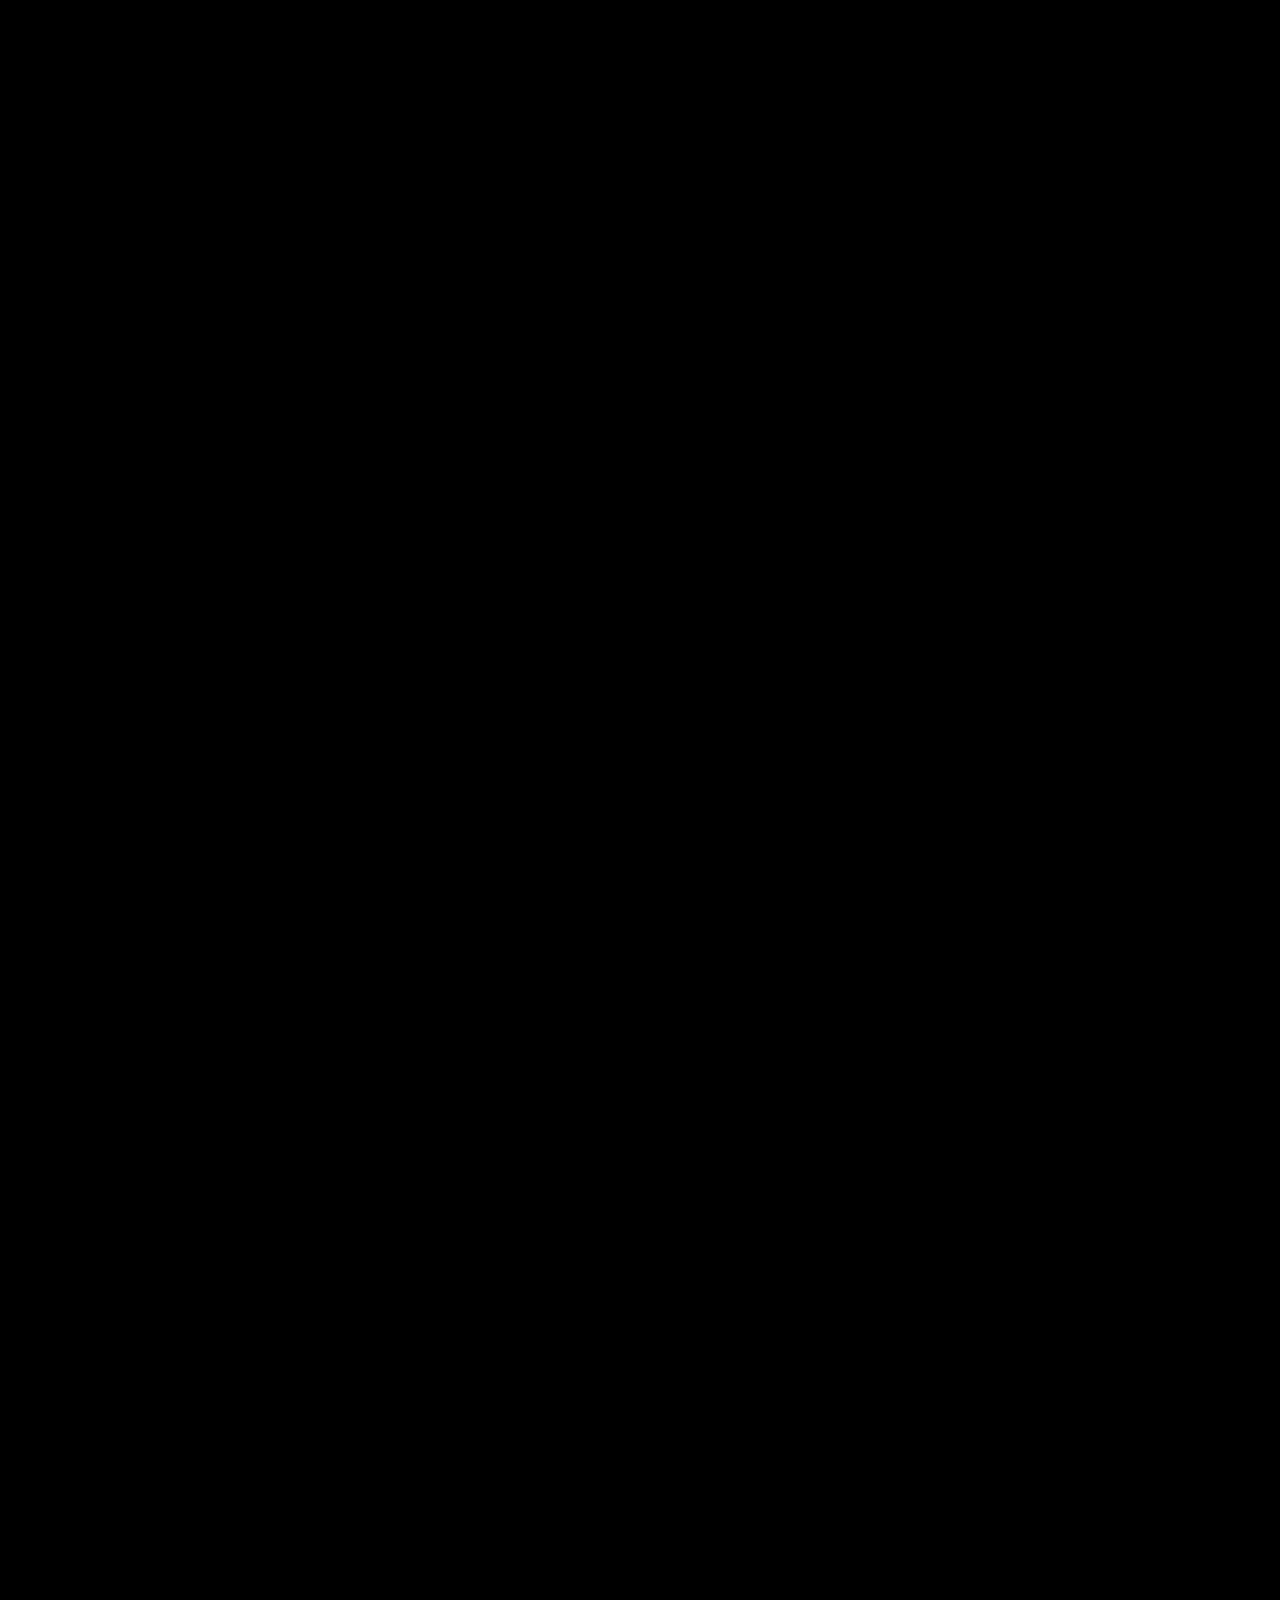
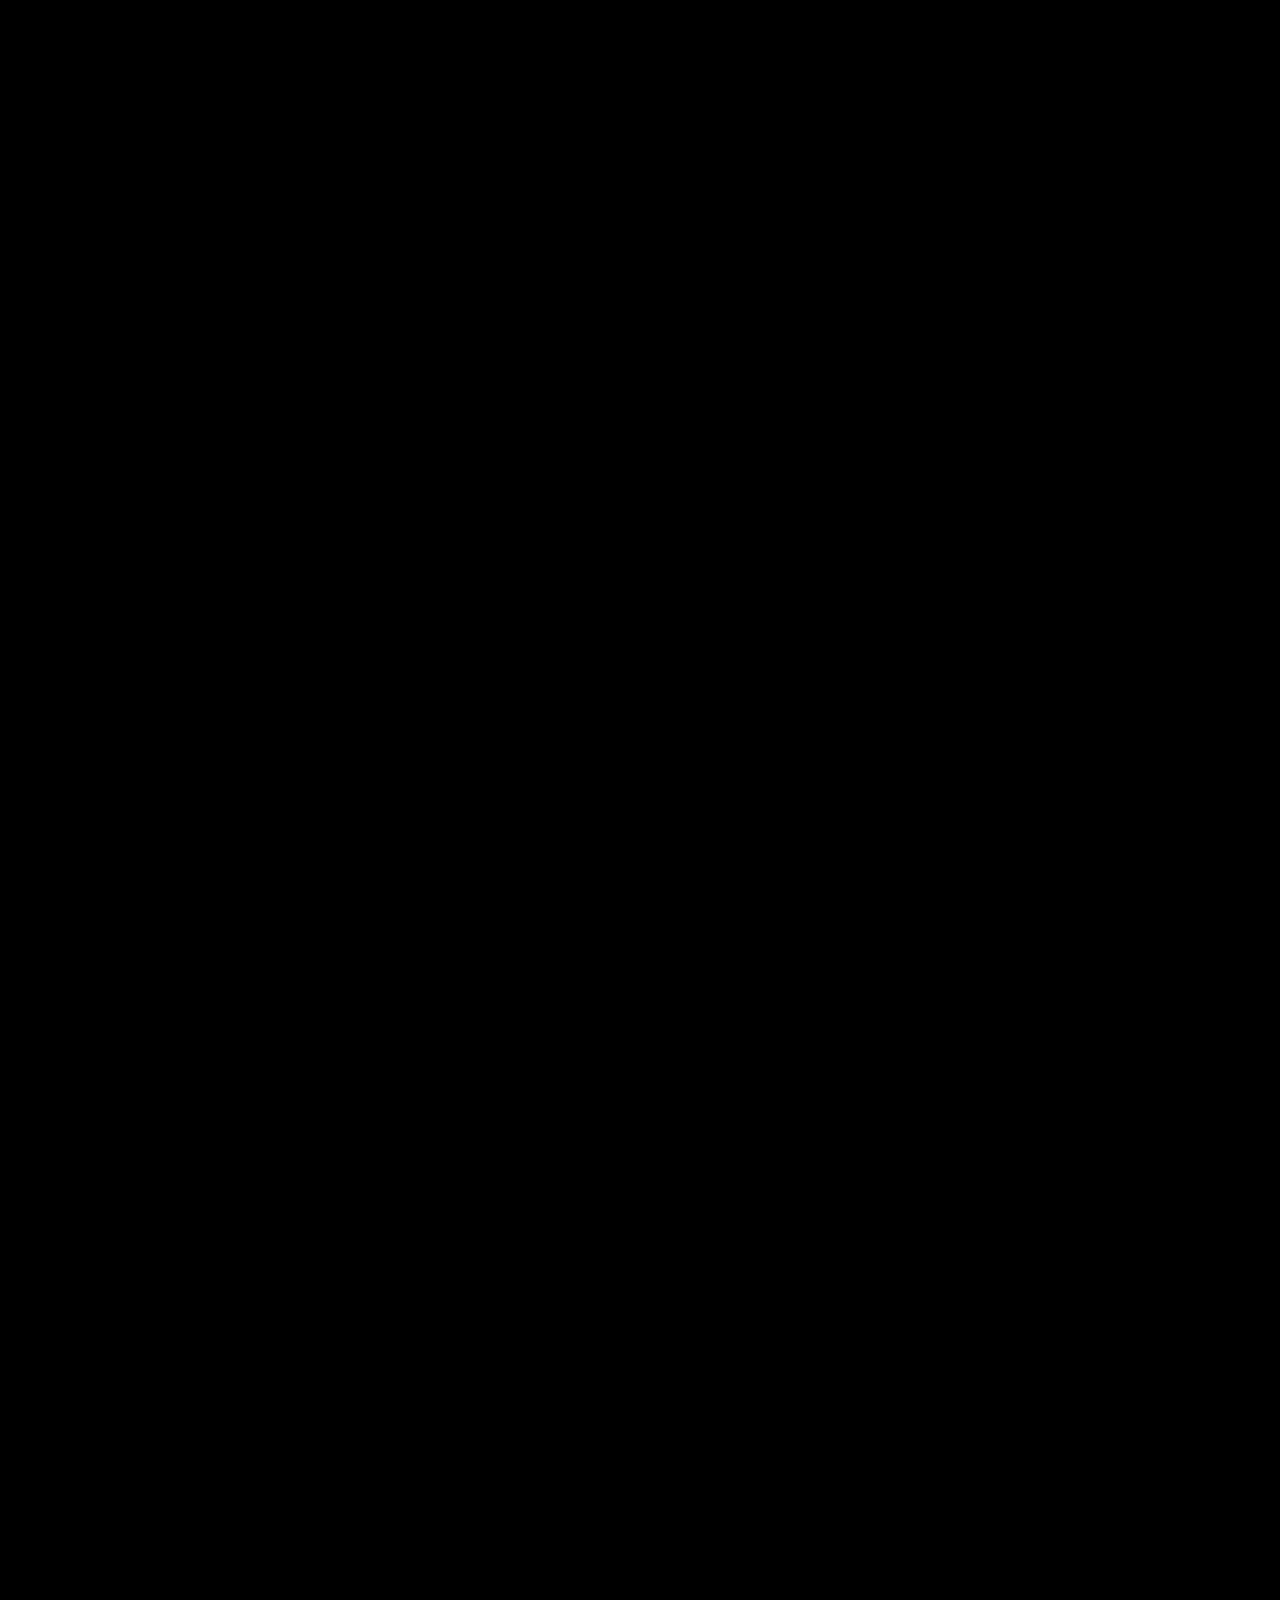
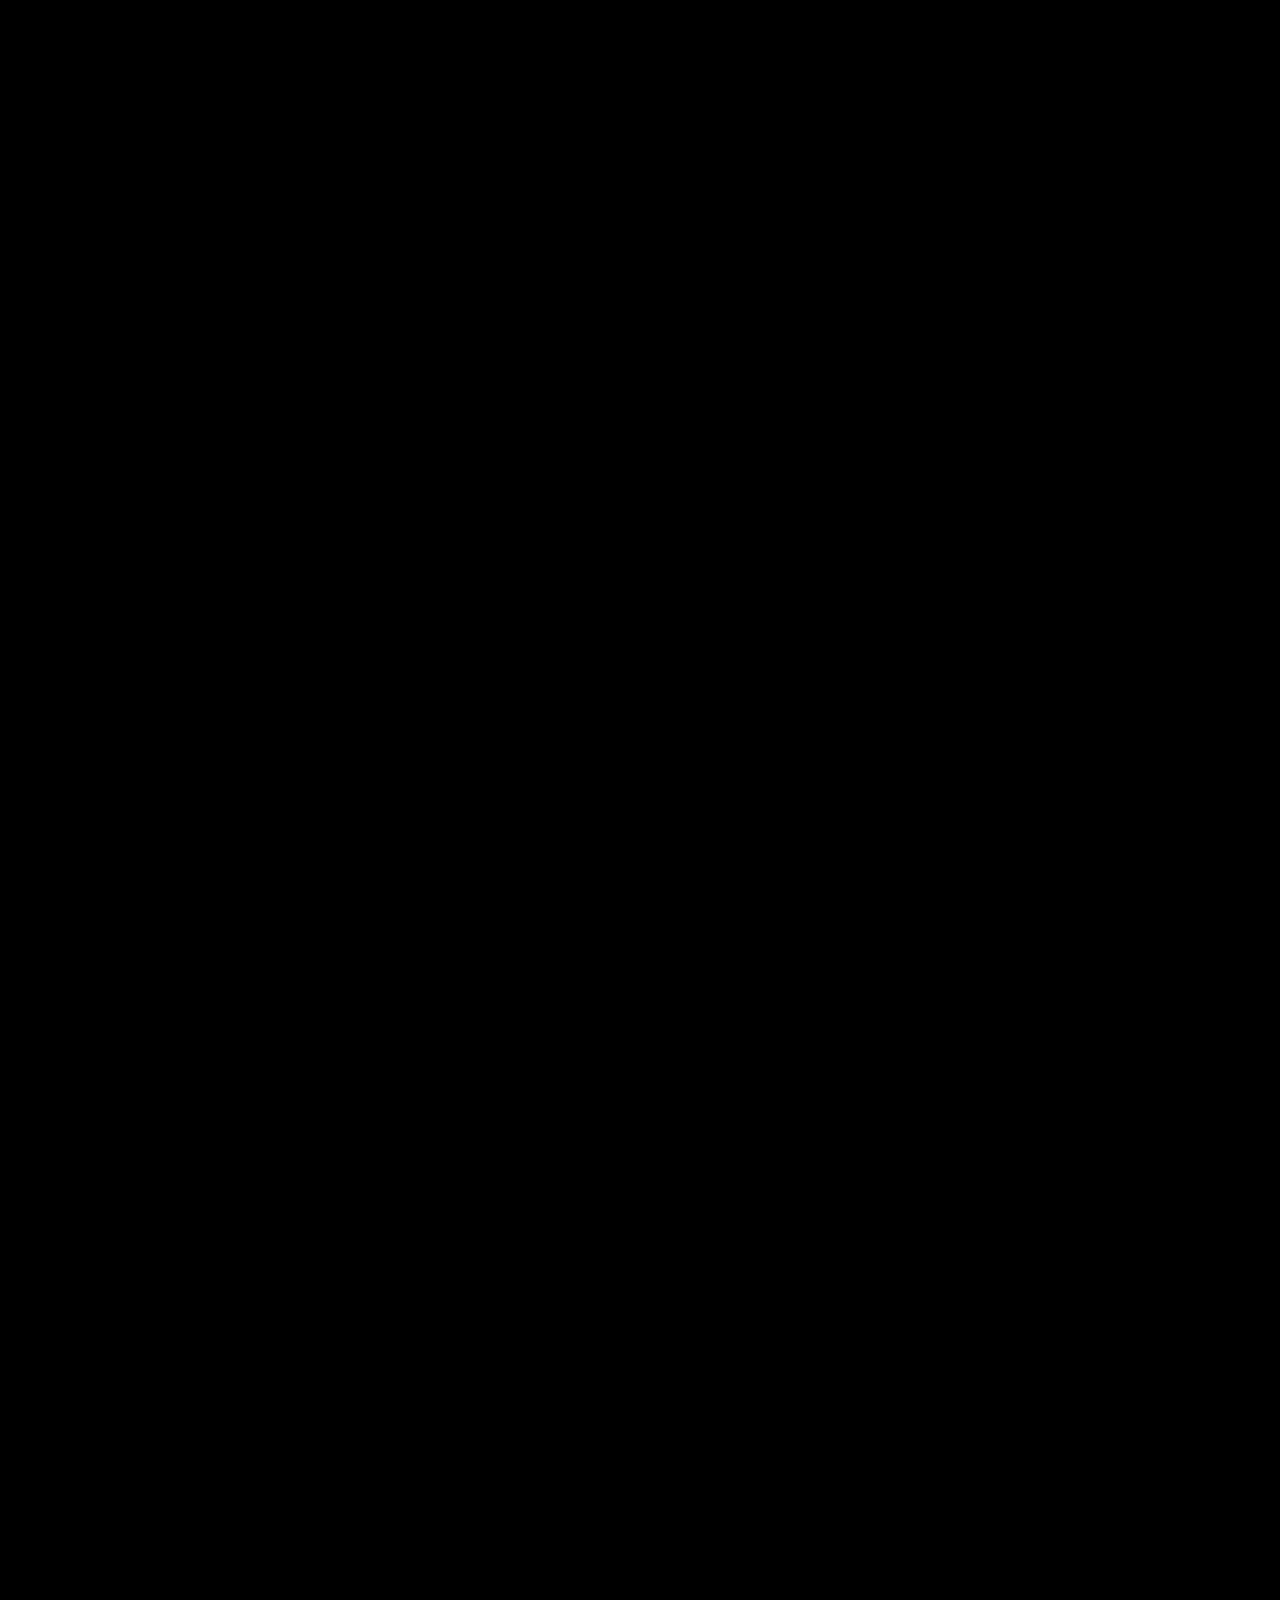
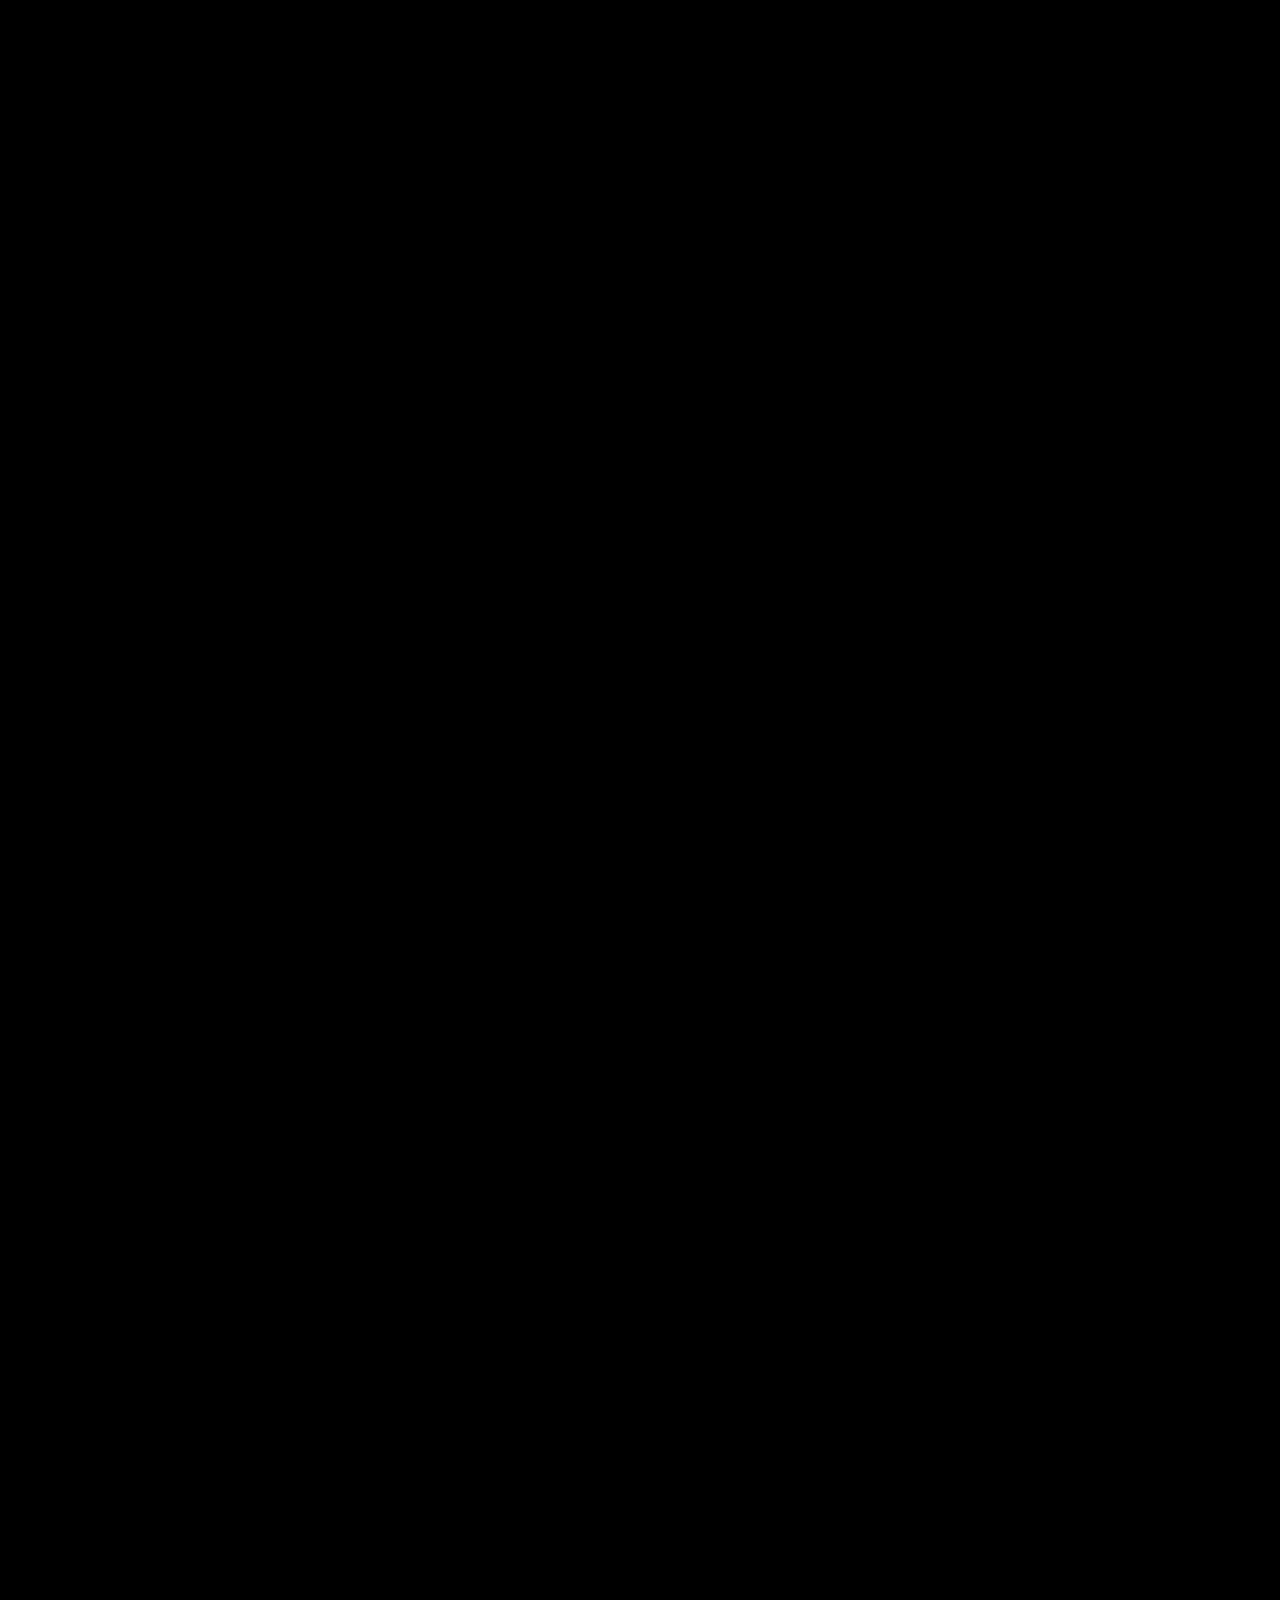
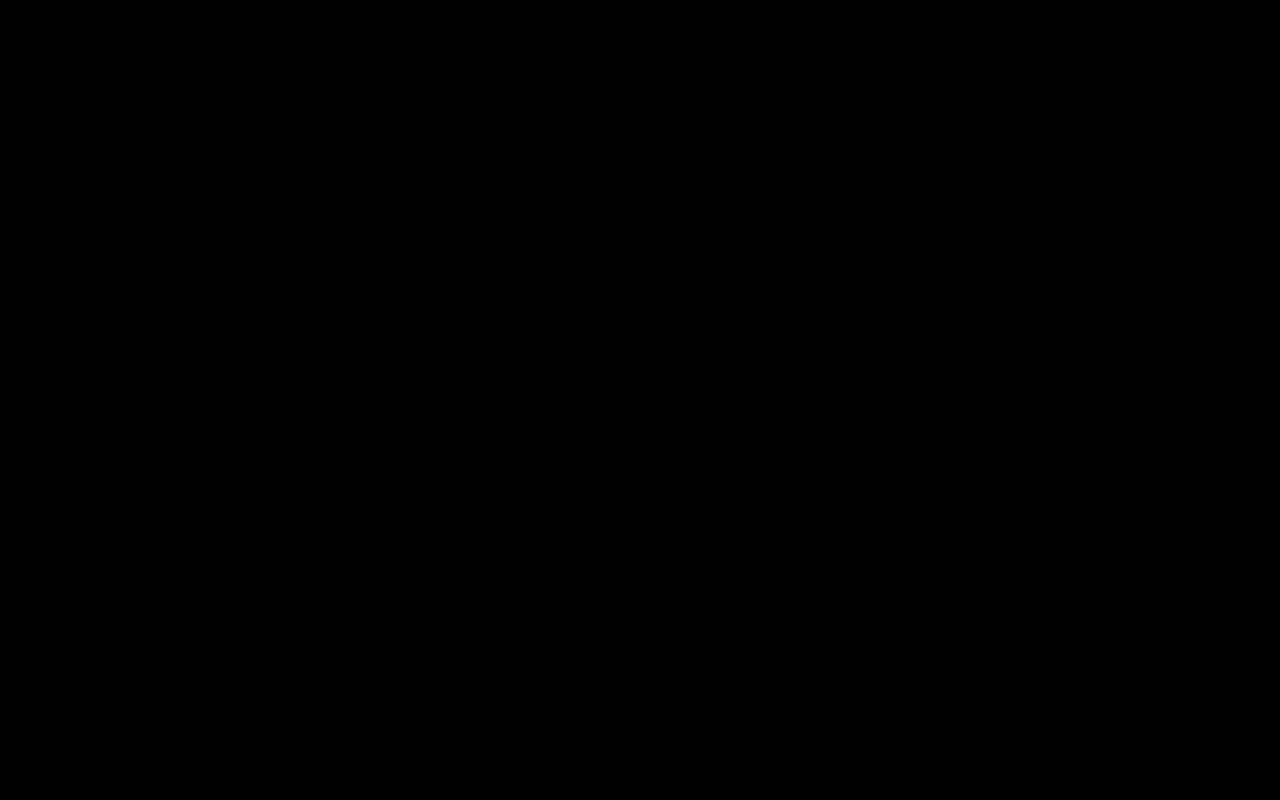
==== index.html @ 1089b363 "Update index.html" ====
<!DOCTYPE html>
<html lang="es">
<head>
  <meta charset="UTF-8">
  <title>Mi primera página</title>
  <link rel="stylesheet" href="styles.css">
</head>
<body>

  <!-- Video 1 -->
  <section class="video-section">
    <video autoplay muted loop playsinline>
      <source src="https://github.com/202003519jonatanbarillas-sudo/infogra-chin/releases/download/v1.0/nigeria.mp4" type="video/mp4">
      Tu navegador no soporta video HTML5.
    </video>
  </section>

  <!-- Sección negra -->
  <section class="black-section"></section>

  <!-- Video 2 -->
  <section class="video-section">
    <video autoplay muted loop playsinline>
      <source src="https://github.com/202003519jonatanbarillas-sudo/infogra-chin/releases/download/v1.0/btc.mp4" type="video/mp4">
      Tu navegador no soporta video HTML5.
    </video>
  </section>

  <!-- Sección negra -->
  <section class="black-section"></section>
  
  <!-- Video 3 -->
  <section class="video-section">
    <video autoplay muted loop playsinline>
      <source src="https://github.com/202003519jonatanbarillas-sudo/infogra-chin/releases/download/v1.0/bahamas.mp4" type="video/mp4">
      Tu navegador no soporta video HTML5.
    </video>
  </section>

  <!-- Sección negra -->
  <section class="black-section"></section>
  
  <!-- Video 4 -->
  <section class="video-section">
    <video autoplay muted loop playsinline>
      <source src="https://github.com/202003519jonatanbarillas-sudo/infogra-chin/releases/download/v1.0/valores.mp4" type="video/mp4">
      Tu navegador no soporta video HTML5.
    </video>
  </section>

  <!-- Última sección negra -->
  <section class="black-section"></section>
  
</body>
</html>
---- styles.css ----
body, html {
  margin: 0;
  padding: 0;
  height: 100%;
  background: black;
}

.video-section {
  position: relative;
  width: 100%;
  height: 100vh; /* cada video ocupa toda la pantalla */
  overflow: hidden;
}

.video-section video {
  width: 100%;
  height: 100%;
  object-fit: cover; /* el video se ajusta sin deformarse */
}

.black-section {
  width: 100%;
  height: 100vh; /* sección negra ocupa toda la pantalla */
  background-color: black;
}
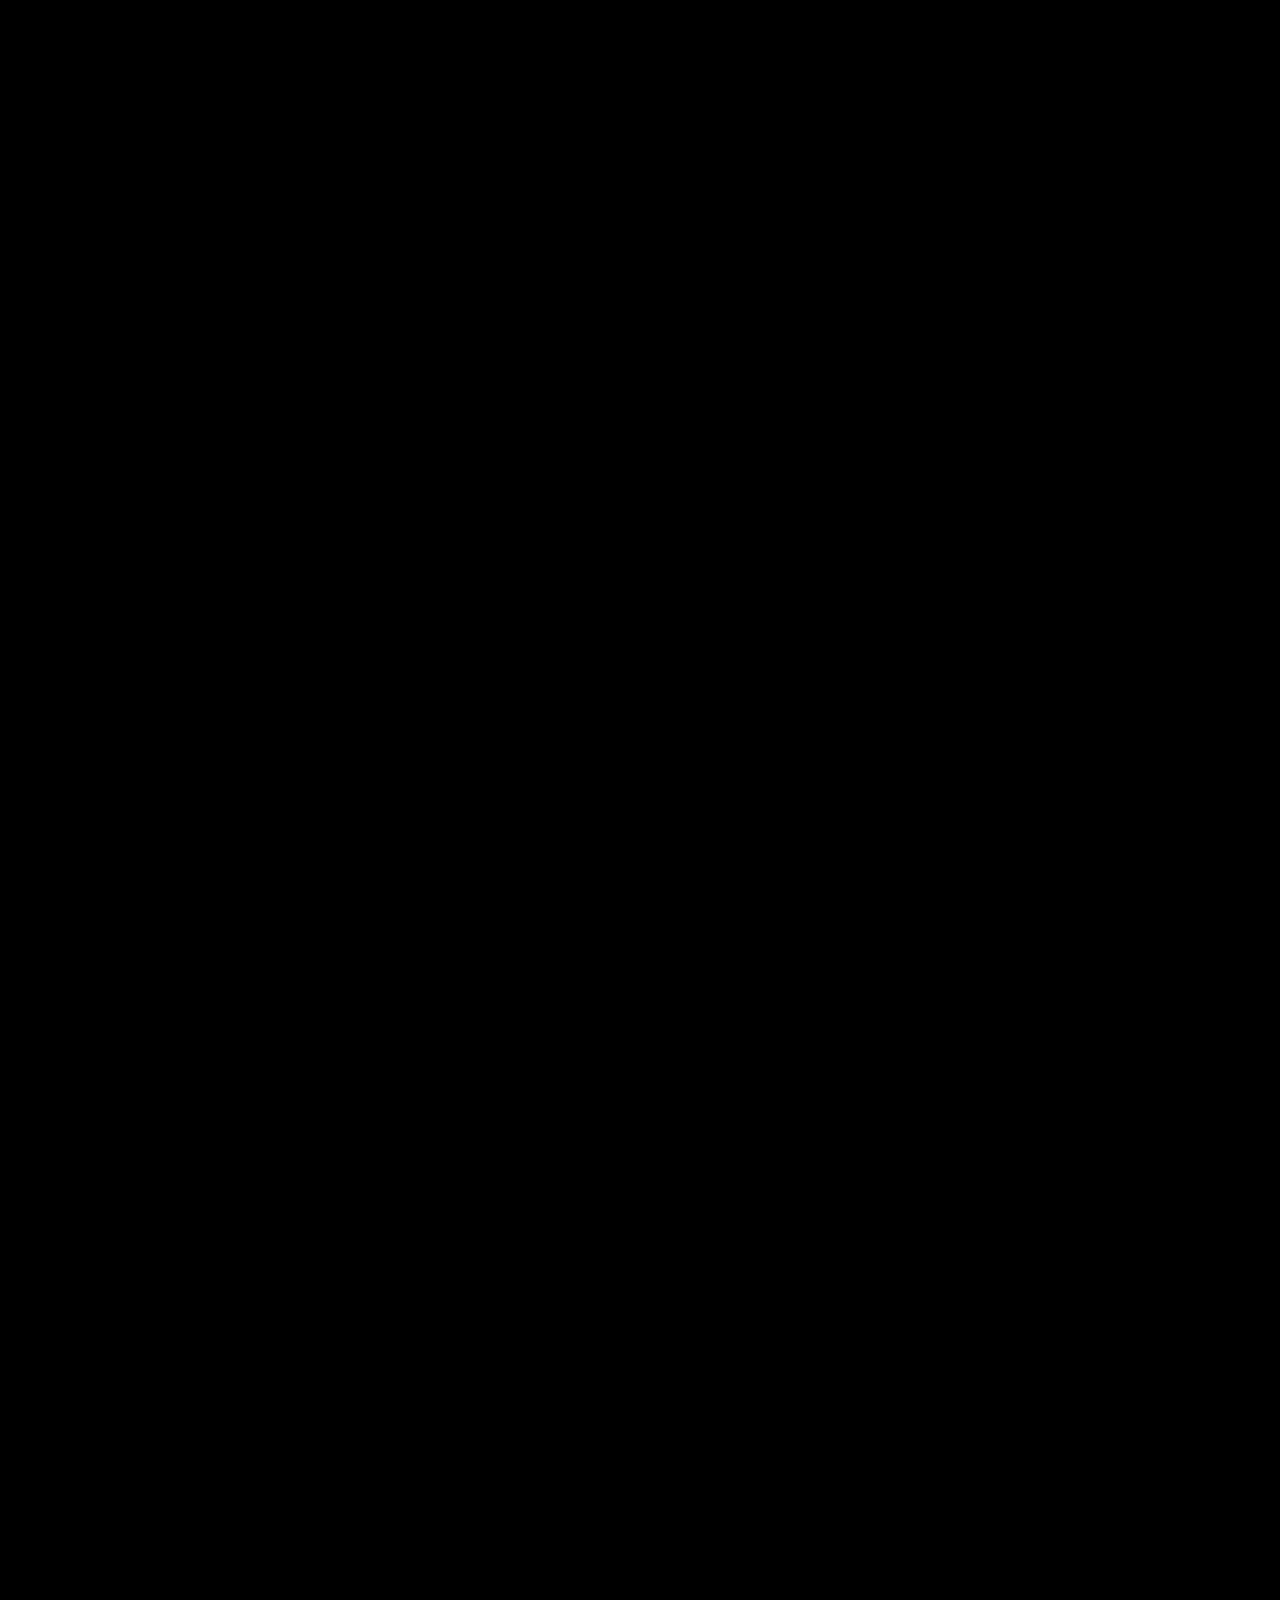
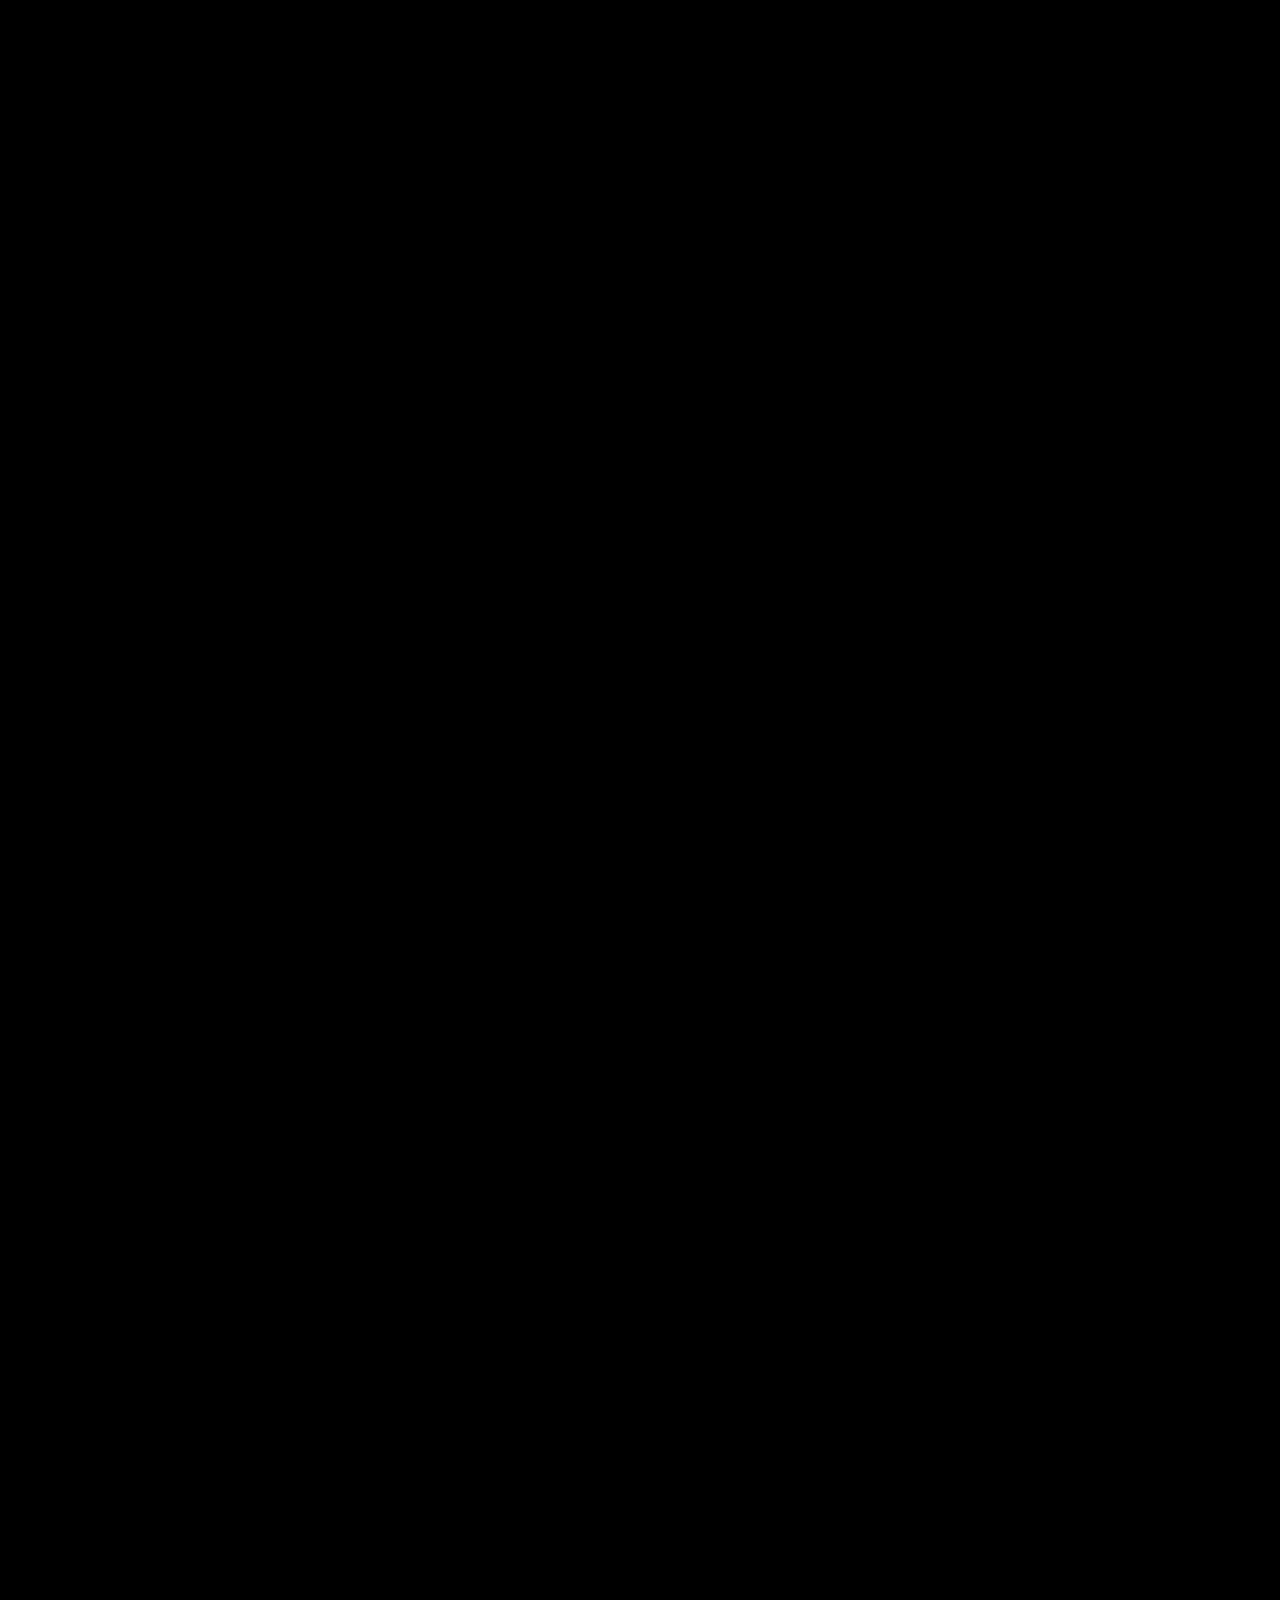
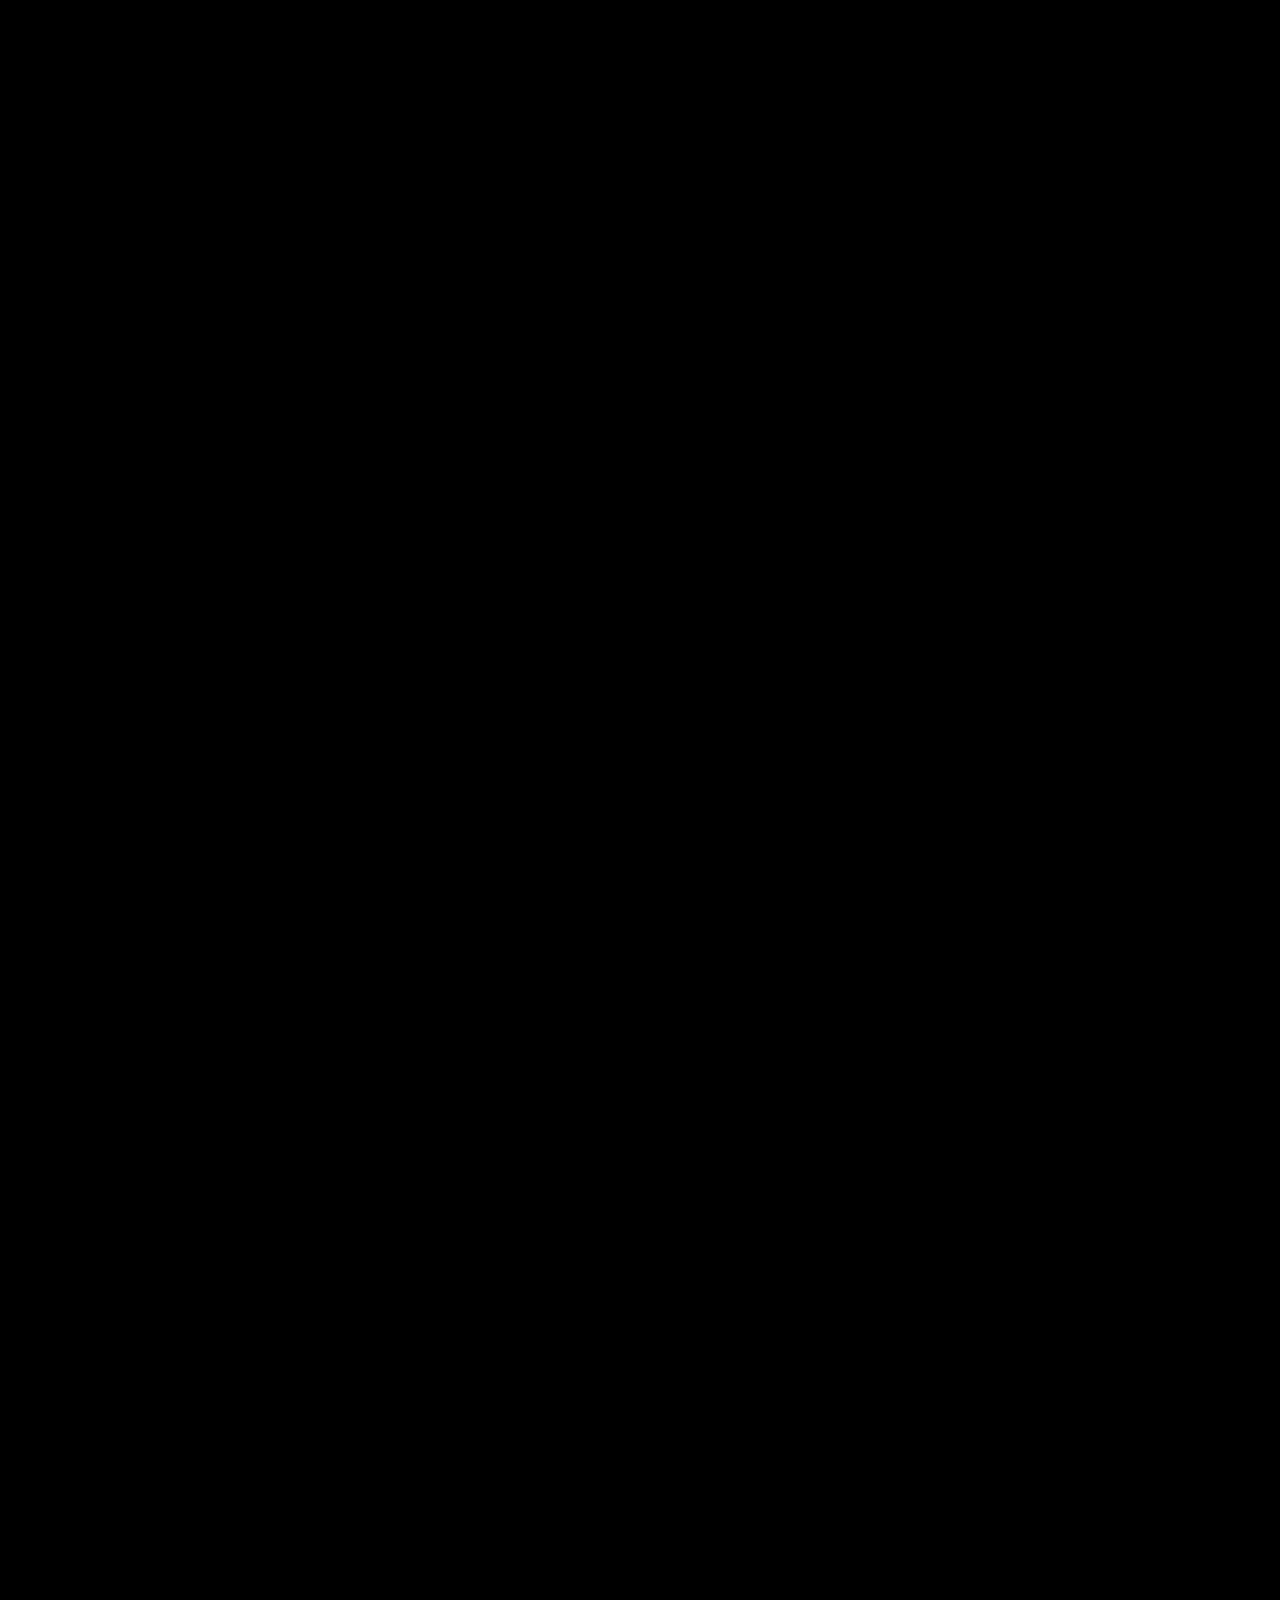
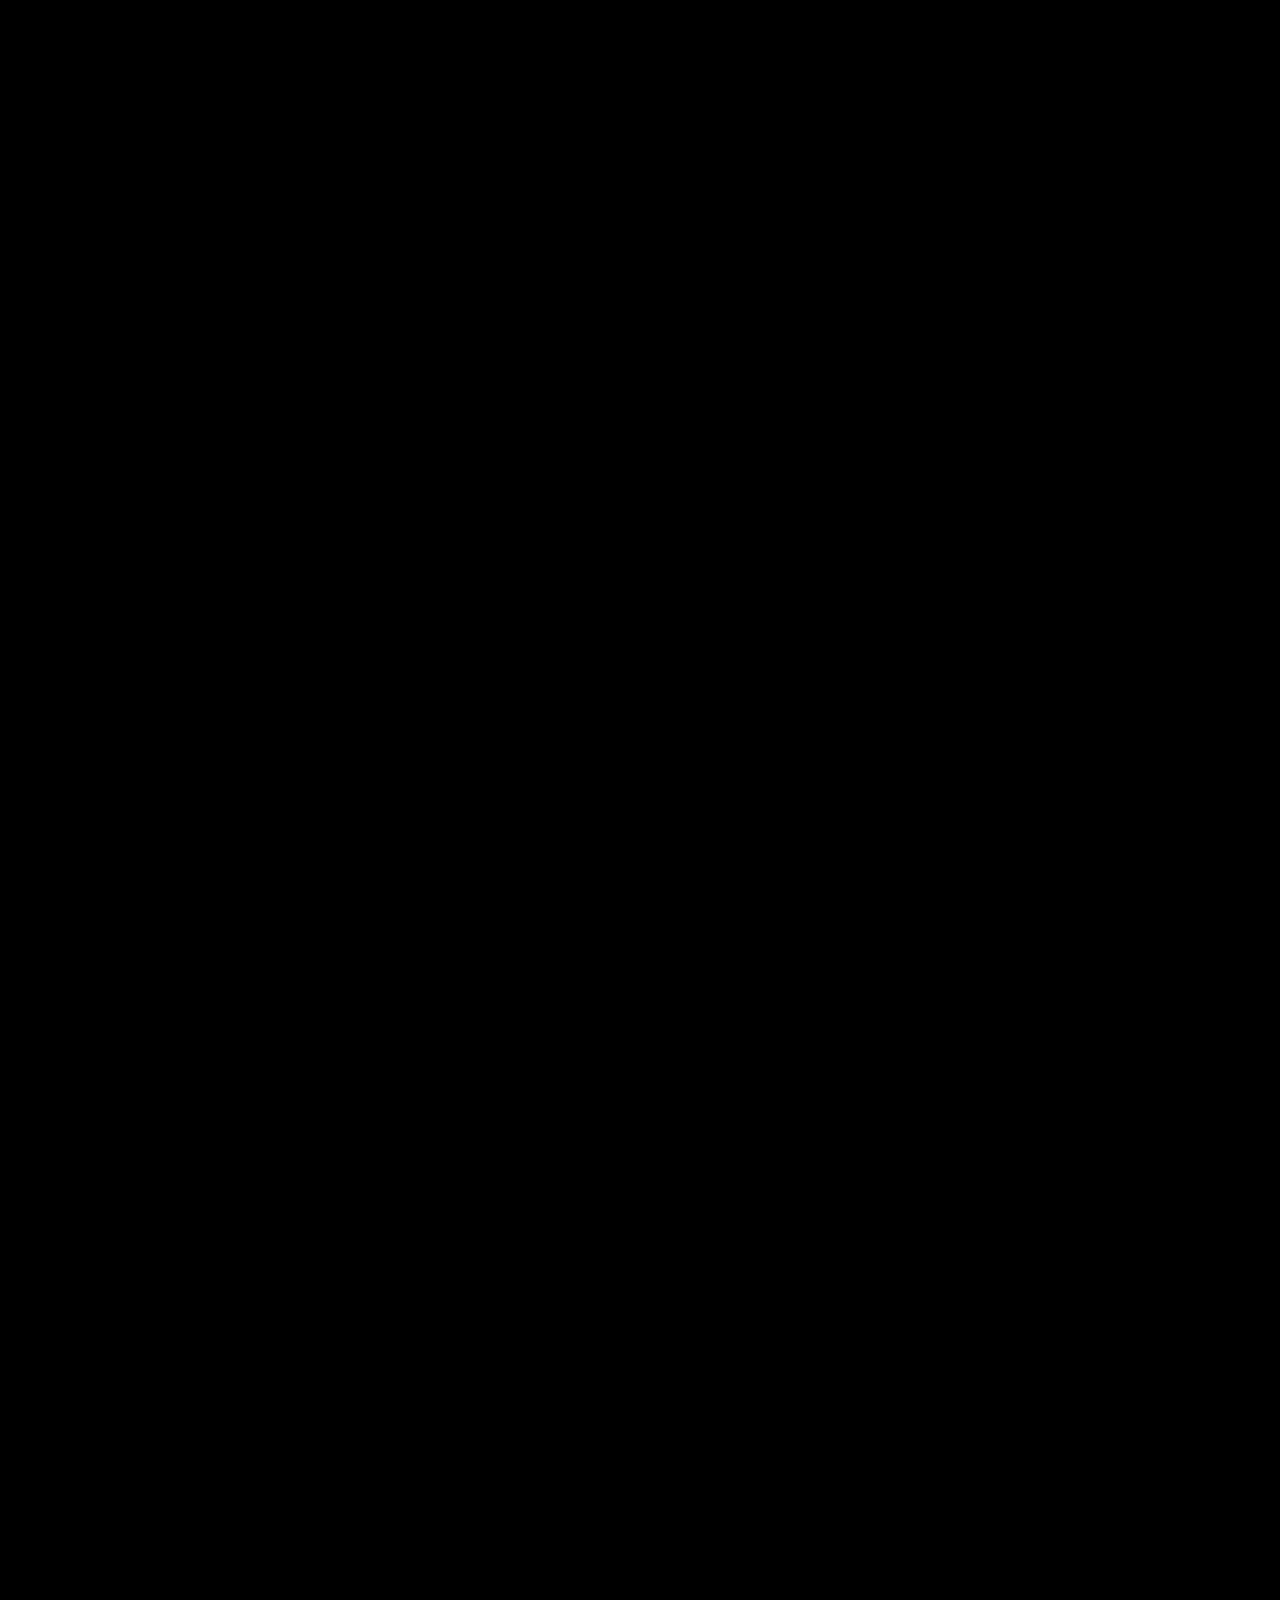
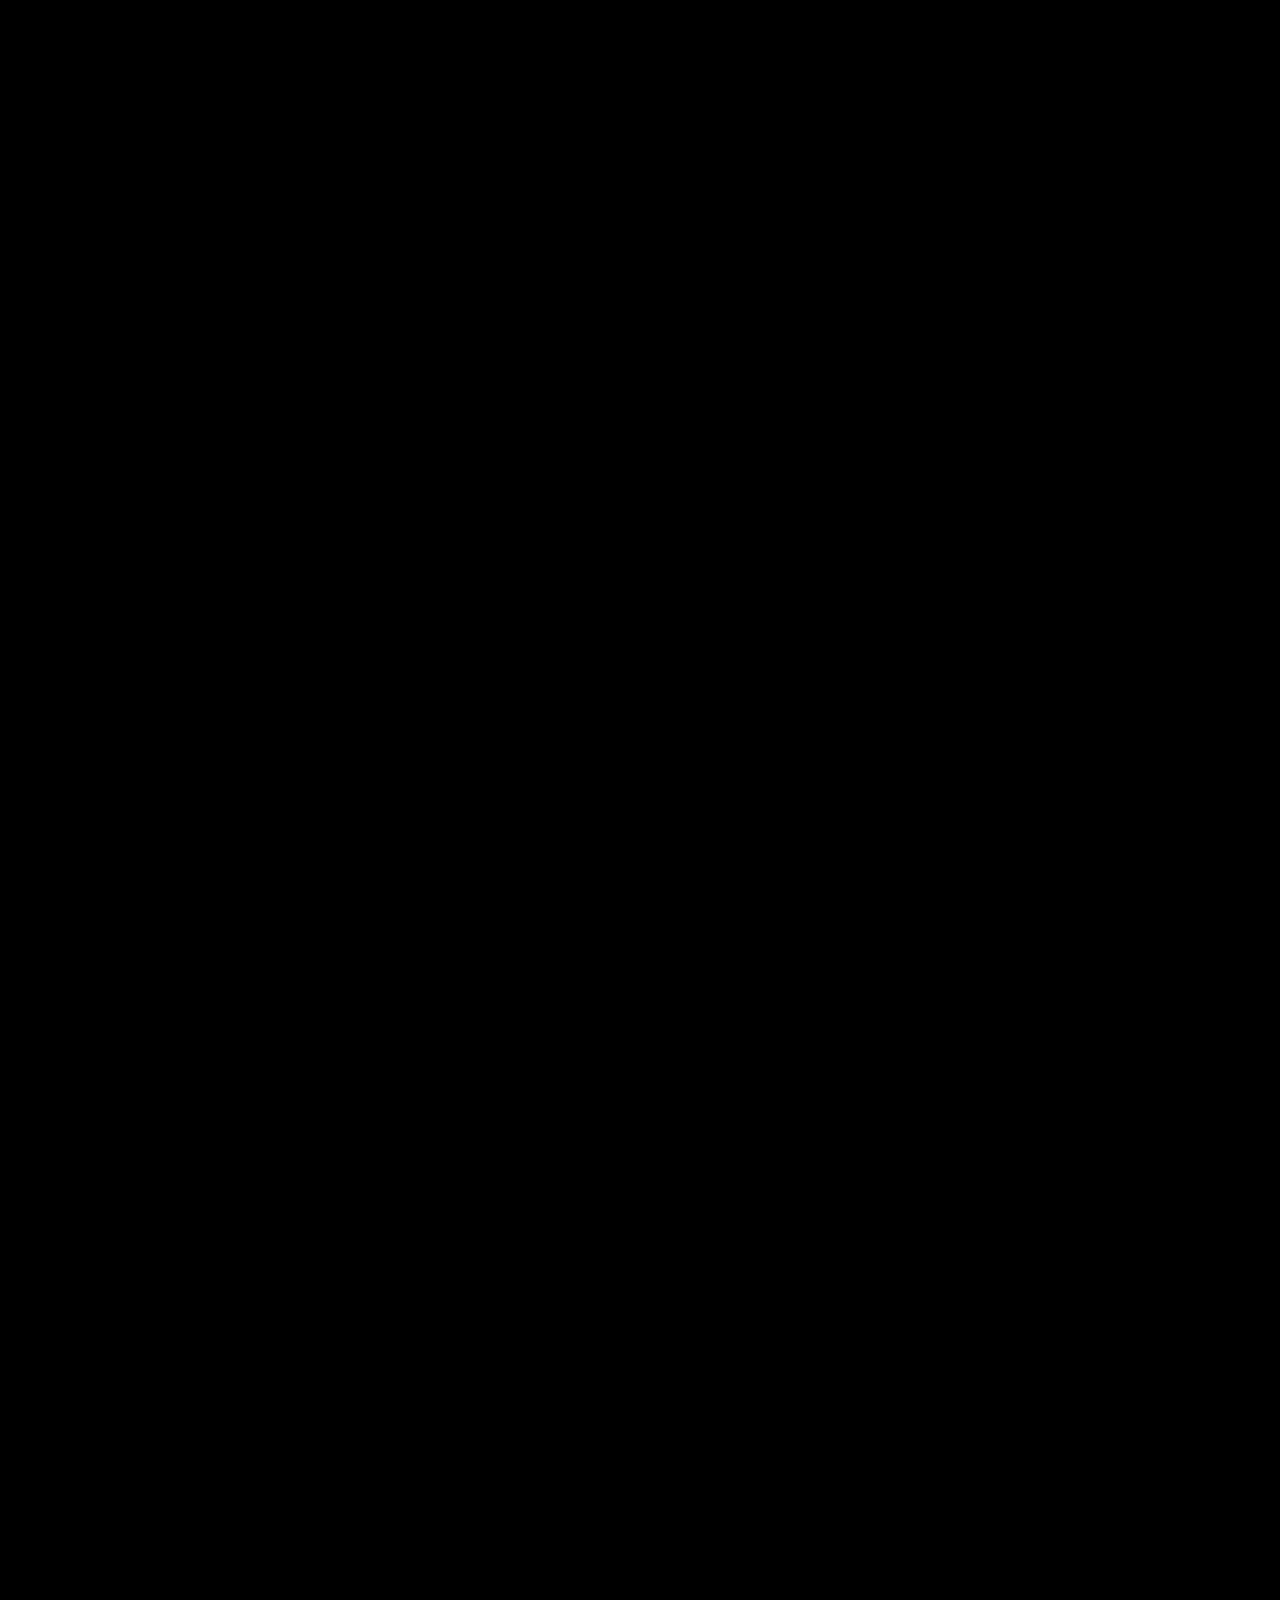
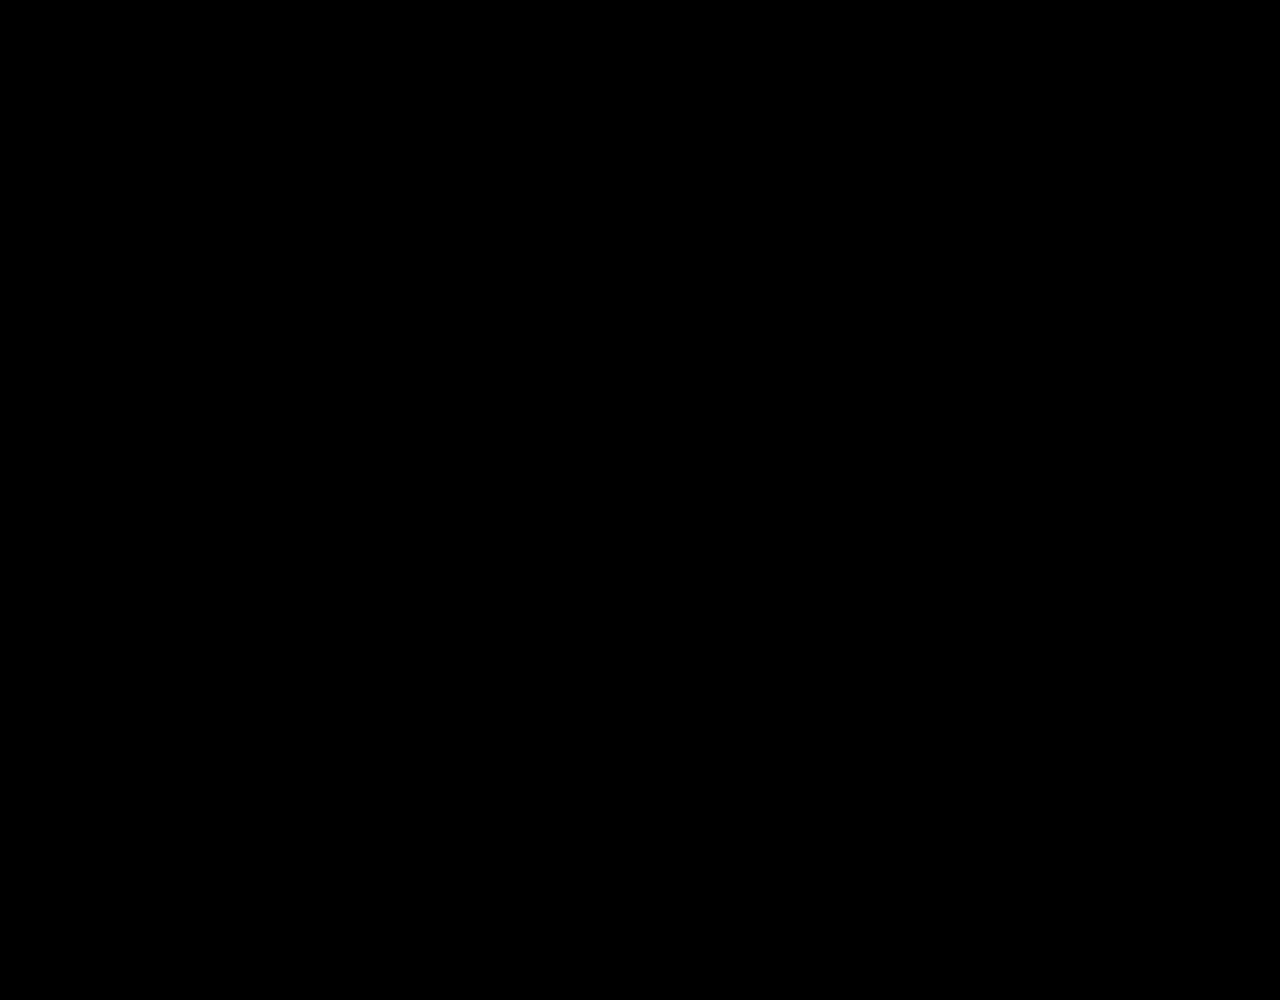
==== commit 71aa2e24: "Refactor HTML structure and add additional video section" ====
--- a/index.html
+++ b/index.html
@@ -4,13 +4,40 @@
   <meta charset="UTF-8">
   <title>Mi primera página</title>
   <link rel="stylesheet" href="styles.css">
+  <style>
+    body, html {
+      margin: 0;
+      padding: 0;
+      height: 100%;
+      background: black;
+    }
+    
+    .video-section {
+      position: relative;
+      width: 100%;
+      height: 100vh; /* cada video ocupa toda la pantalla */
+      overflow: hidden;
+    }
+    
+    .video-section video {
+      width: 100%;
+      height: 100%;
+      object-fit: cover; /* el video se ajusta sin deformarse */
+    }
+
+.black-section {
+  width: 100%;
+  height: 100vh; /* sección negra ocupa toda la pantalla */
+  background-color: black;
+}
+  </style>
 </head>
 <body>
 
   <!-- Video 1 -->
   <section class="video-section">
     <video autoplay muted loop playsinline>
-      <source src="https://github.com/202003519jonatanbarillas-sudo/infogra-chin/releases/download/v1.0/nigeria.mp4" type="video/mp4">
+      <source src="https://github.com/202003519jonatanbarillas-sudo/infogra-chin/releases/download/v1/china.mp4" type="video/mp4">
       Tu navegador no soporta video HTML5.
     </video>
   </section>
@@ -21,7 +48,7 @@
   <!-- Video 2 -->
   <section class="video-section">
     <video autoplay muted loop playsinline>
-      <source src="https://github.com/202003519jonatanbarillas-sudo/infogra-chin/releases/download/v1.0/btc.mp4" type="video/mp4">
+      <source src="https://github.com/202003519jonatanbarillas-sudo/infogra-chin/releases/download/v1/btc.mp4" type="video/mp4">
       Tu navegador no soporta video HTML5.
     </video>
   </section>
@@ -32,7 +59,7 @@
   <!-- Video 3 -->
   <section class="video-section">
     <video autoplay muted loop playsinline>
-      <source src="https://github.com/202003519jonatanbarillas-sudo/infogra-chin/releases/download/v1.0/bahamas.mp4" type="video/mp4">
+      <source src="https://github.com/202003519jonatanbarillas-sudo/infogra-chin/releases/download/v1/bahamas.mp4" type="video/mp4">
       Tu navegador no soporta video HTML5.
     </video>
   </section>
@@ -43,11 +70,22 @@
   <!-- Video 4 -->
   <section class="video-section">
     <video autoplay muted loop playsinline>
-      <source src="https://github.com/202003519jonatanbarillas-sudo/infogra-chin/releases/download/v1.0/valores.mp4" type="video/mp4">
+      <source src="https://github.com/202003519jonatanbarillas-sudo/infogra-chin/releases/download/v1/valores.mp4" type="video/mp4">
       Tu navegador no soporta video HTML5.
     </video>
   </section>
 
+   <!-- Sección negra -->
+  <section class="black-section"></section>
+  
+  <!-- Video 3 -->
+  <section class="video-section">
+    <video autoplay muted loop playsinline>
+      <source src="https://github.com/202003519jonatanbarillas-sudo/infogra-chin/releases/download/v1/nigeria.mp4" type="video/mp4">
+      Tu navegador no soporta video HTML5.
+    </video>
+  </section>
+  
   <!-- Última sección negra -->
   <section class="black-section"></section>
   
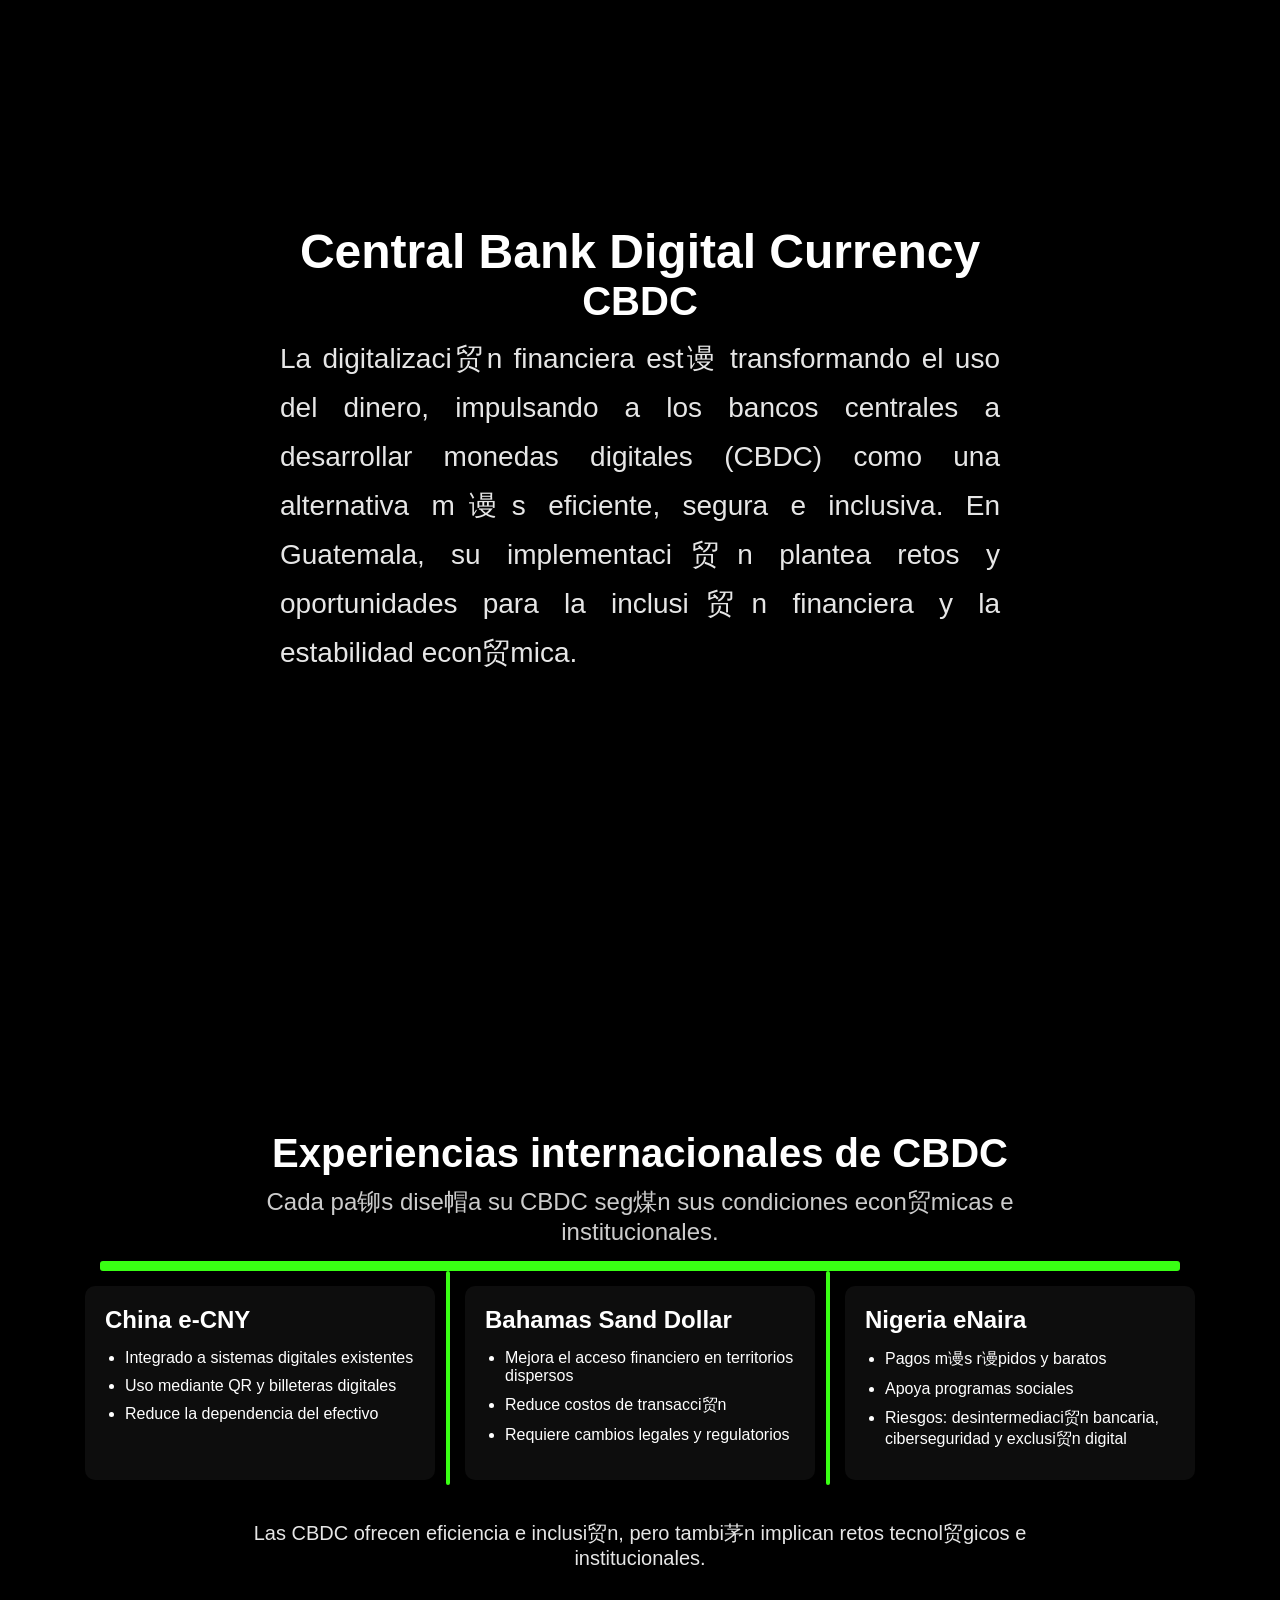
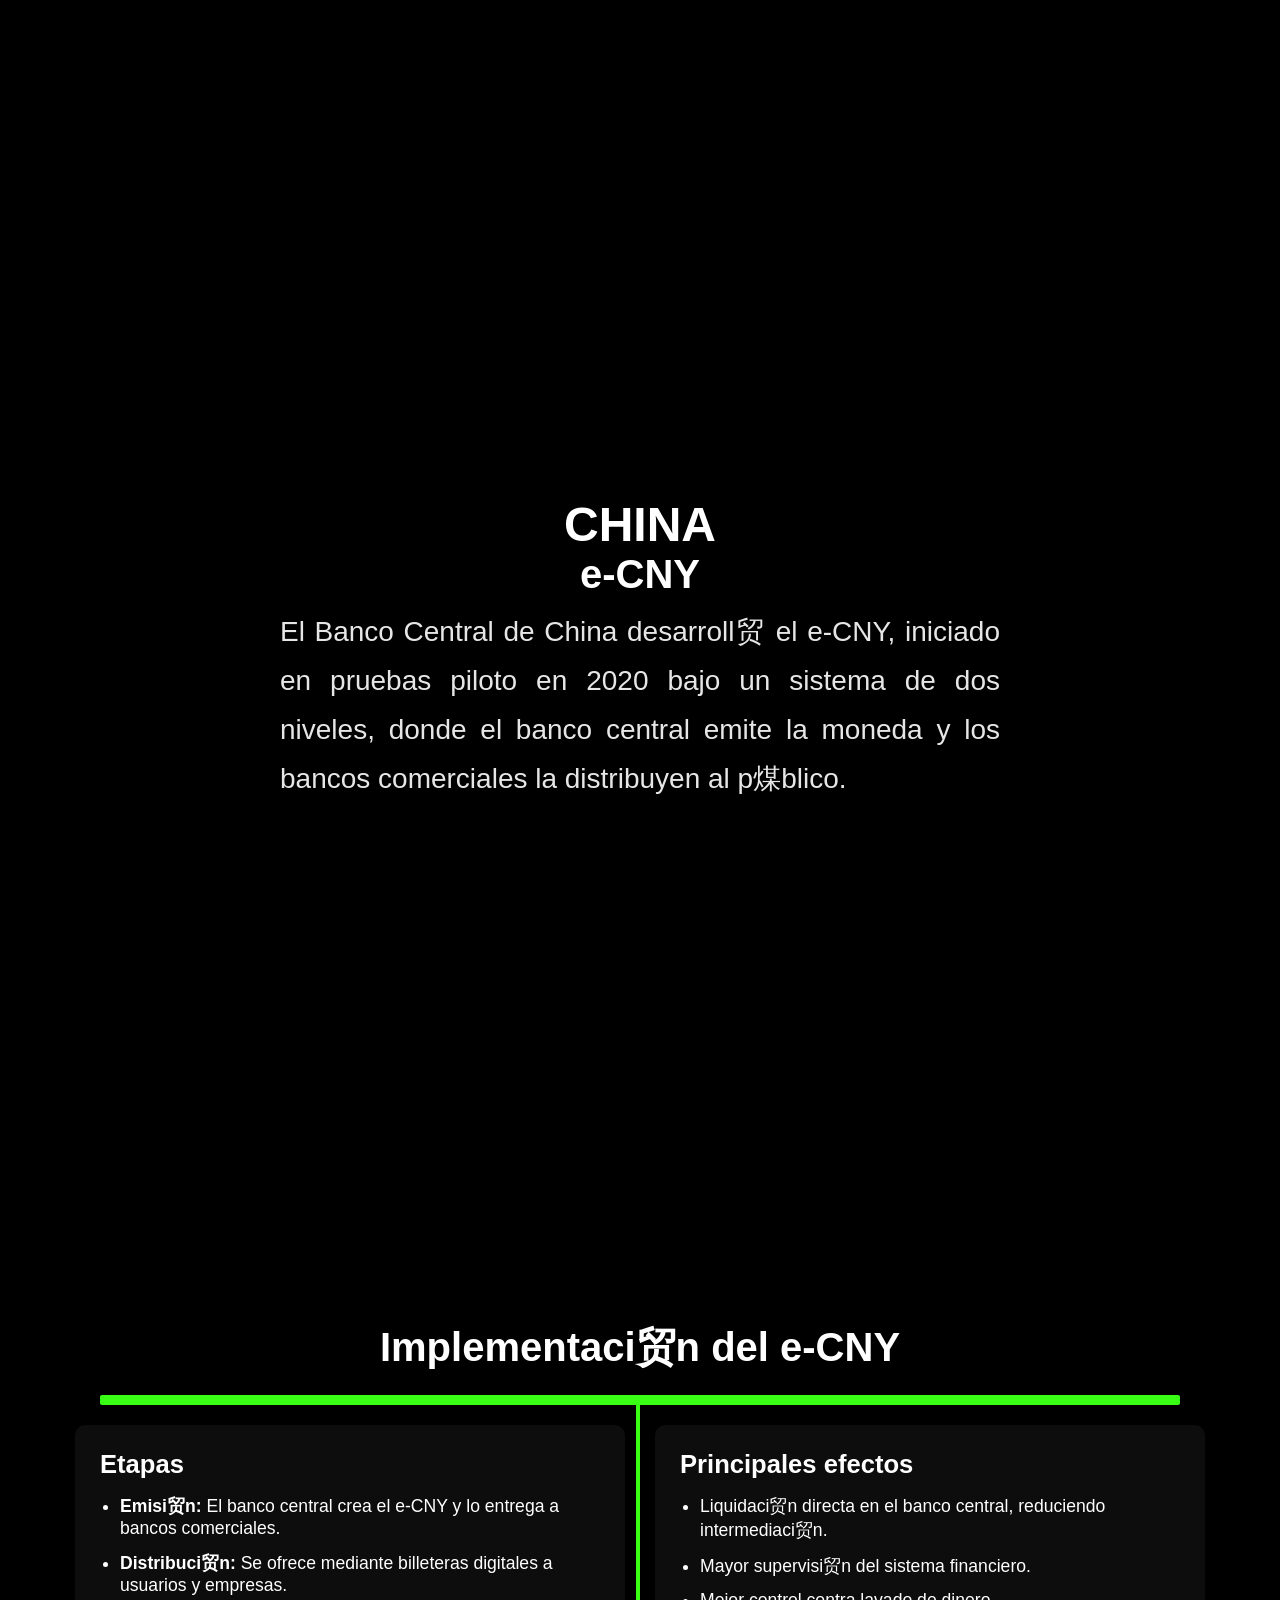
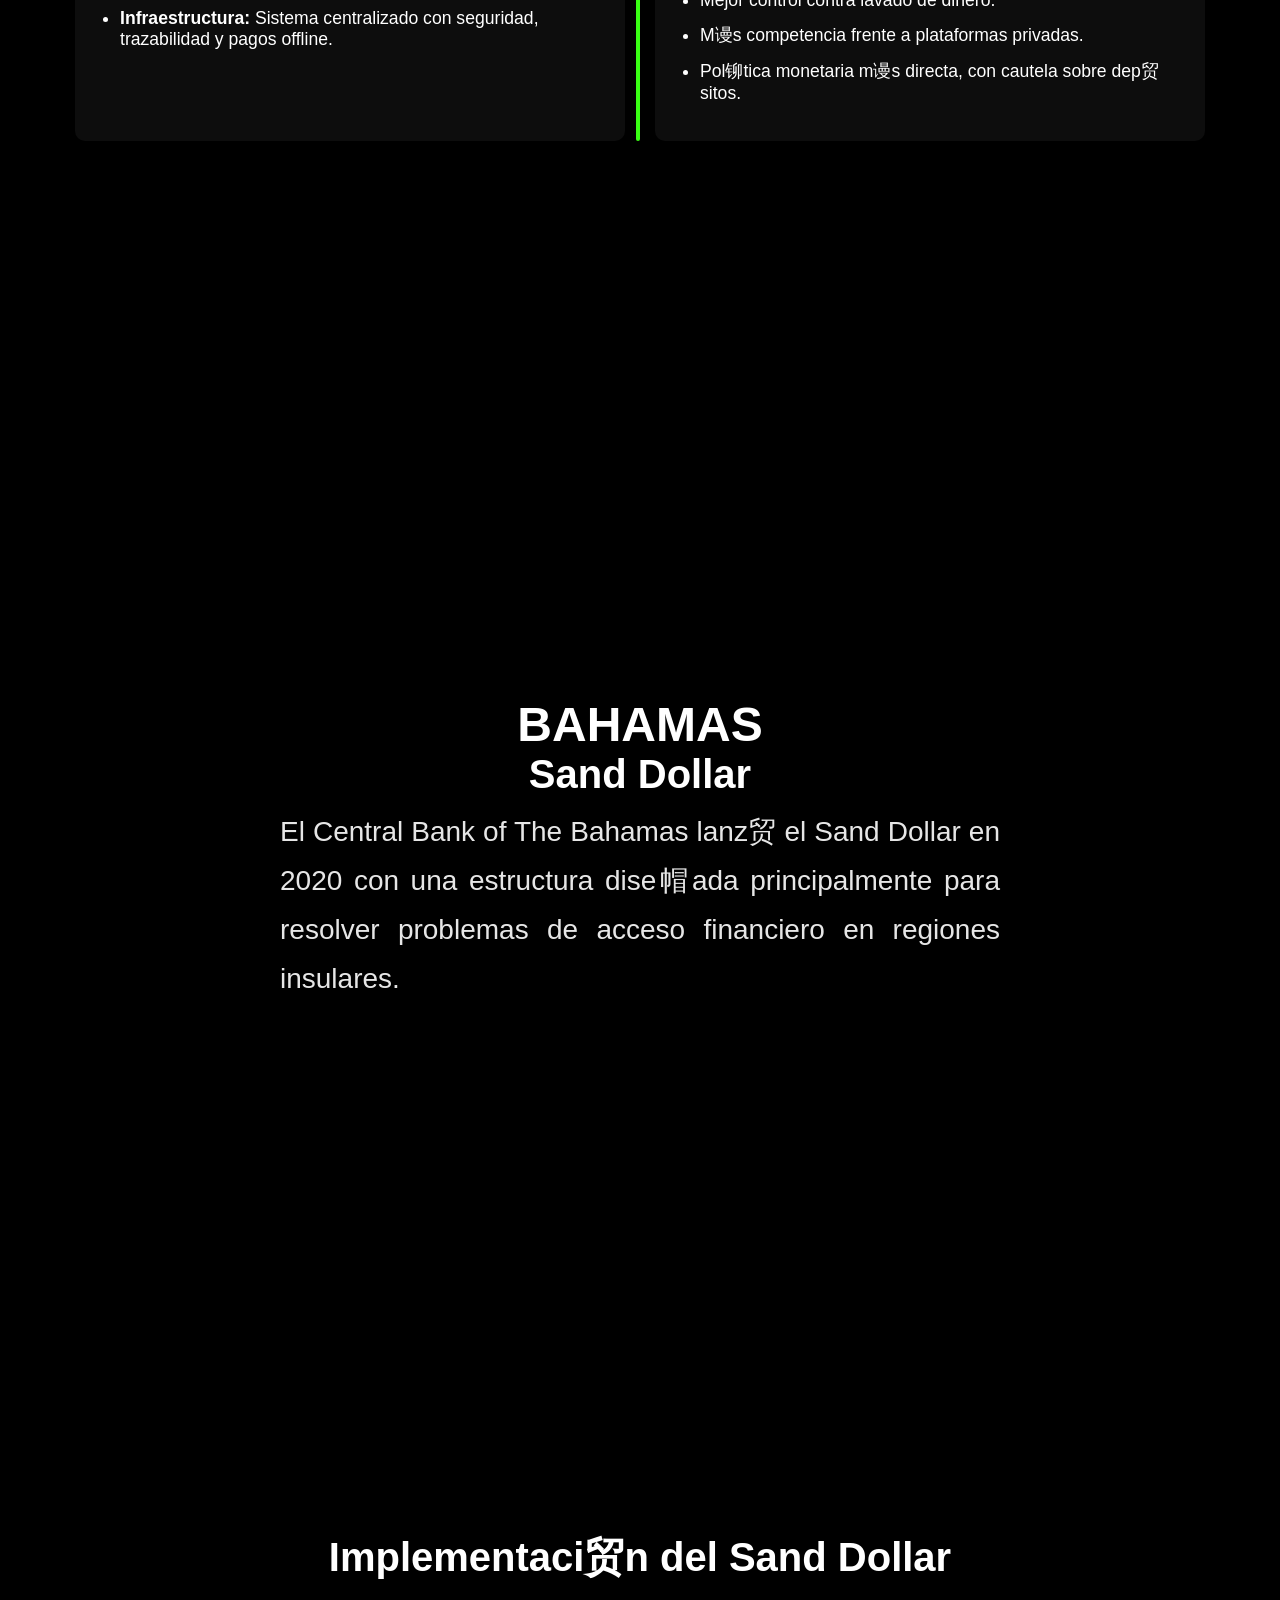
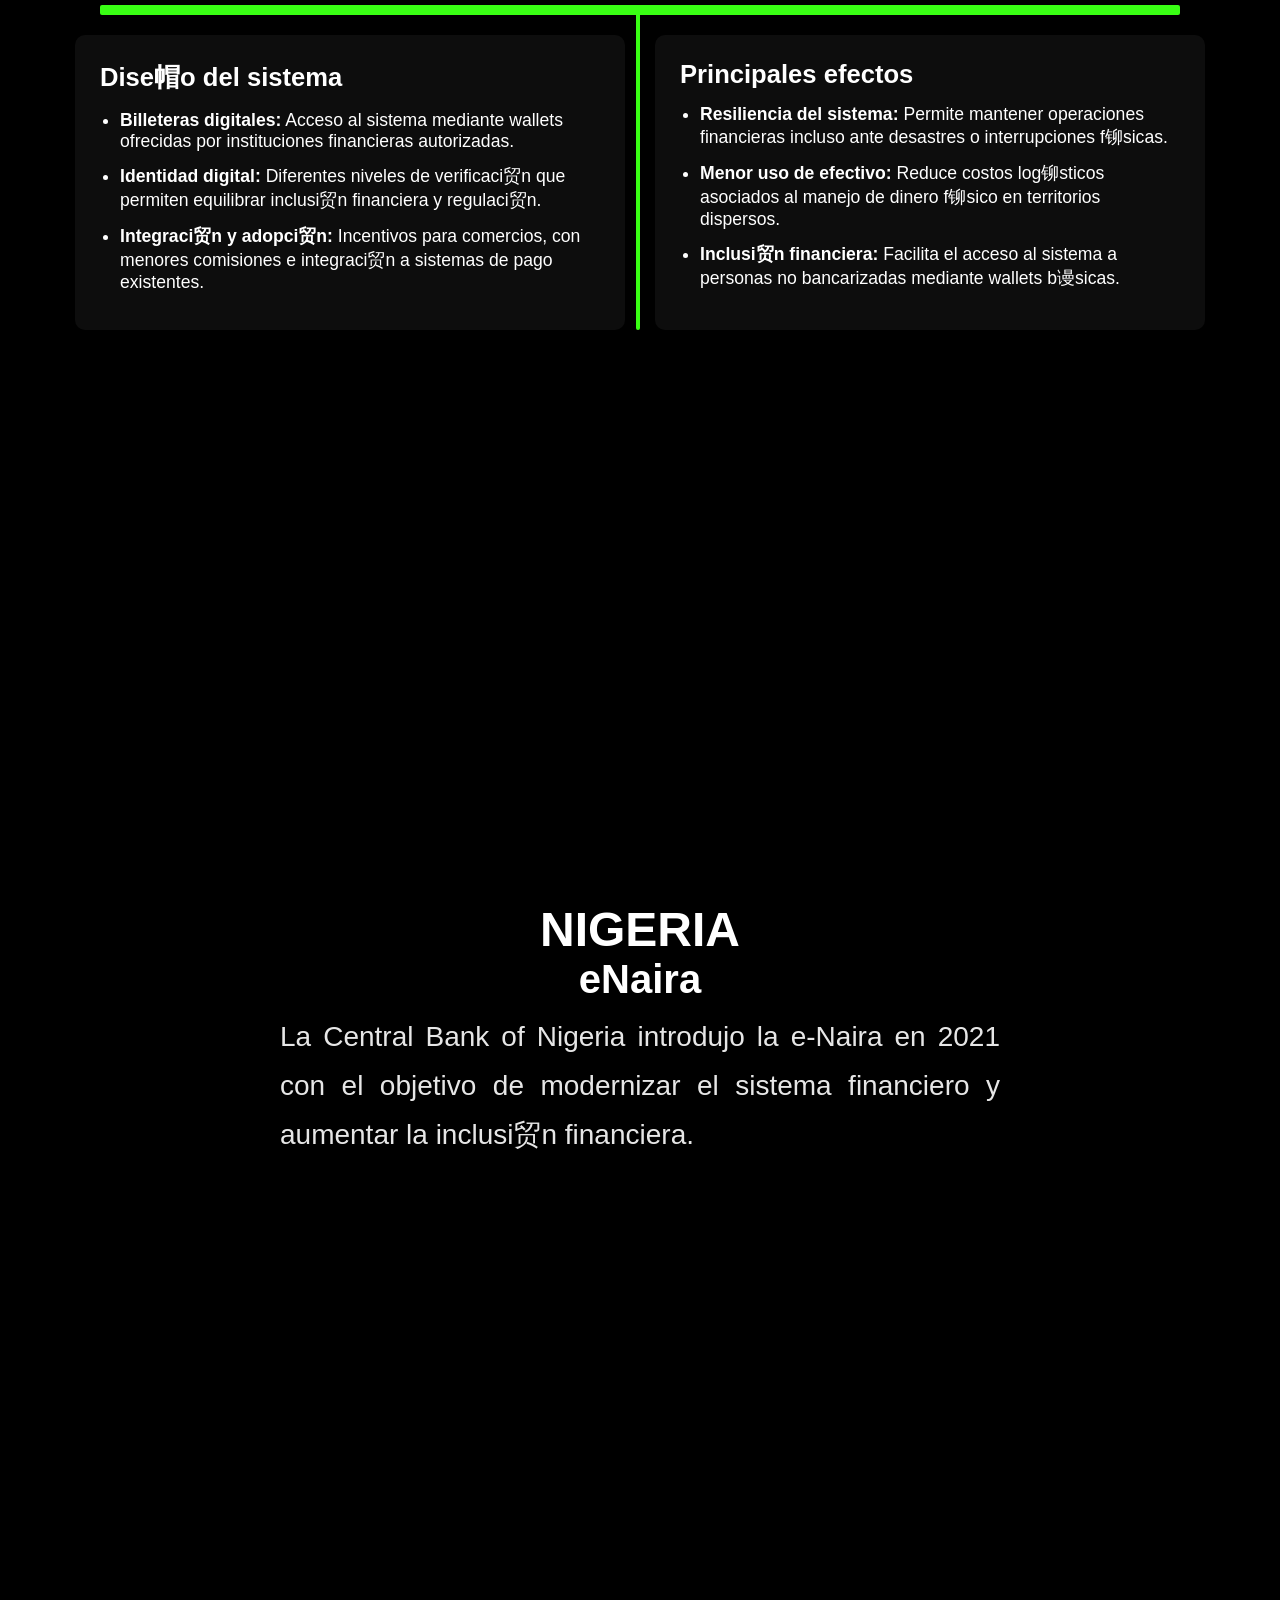
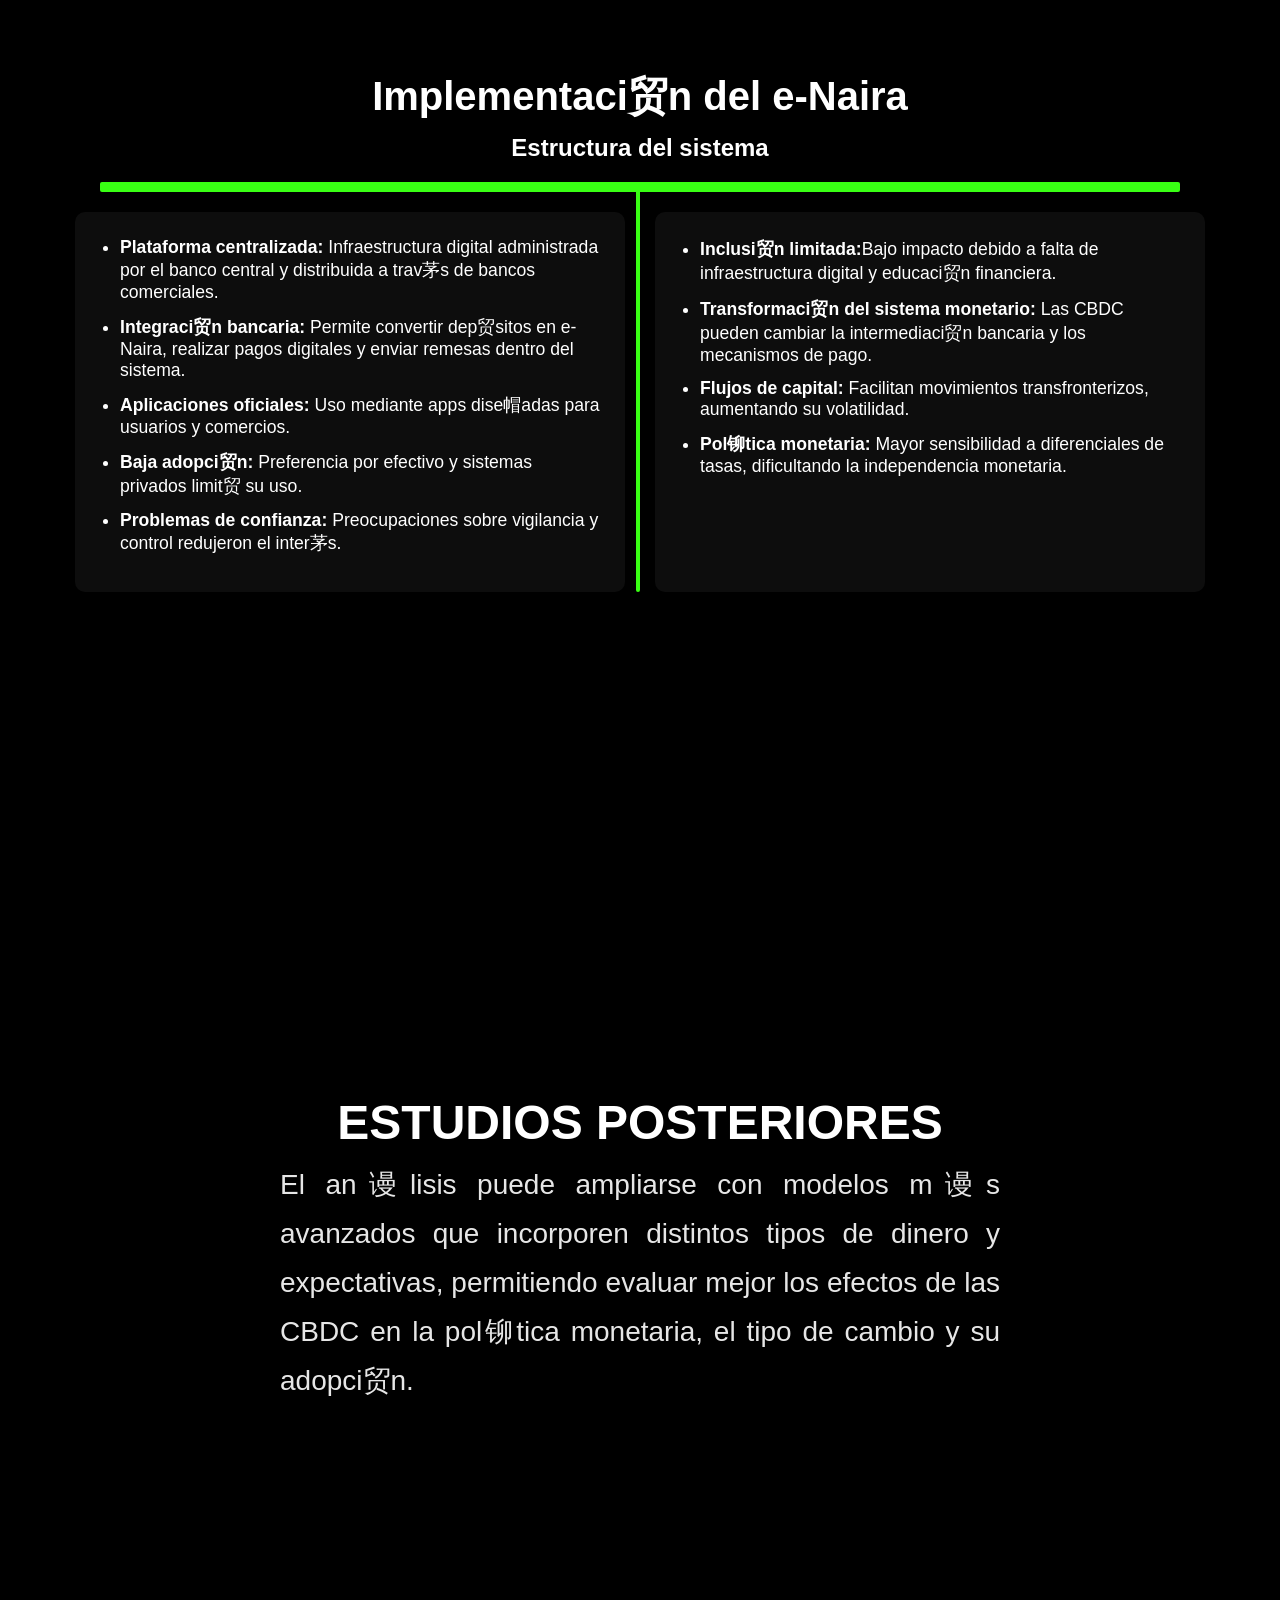
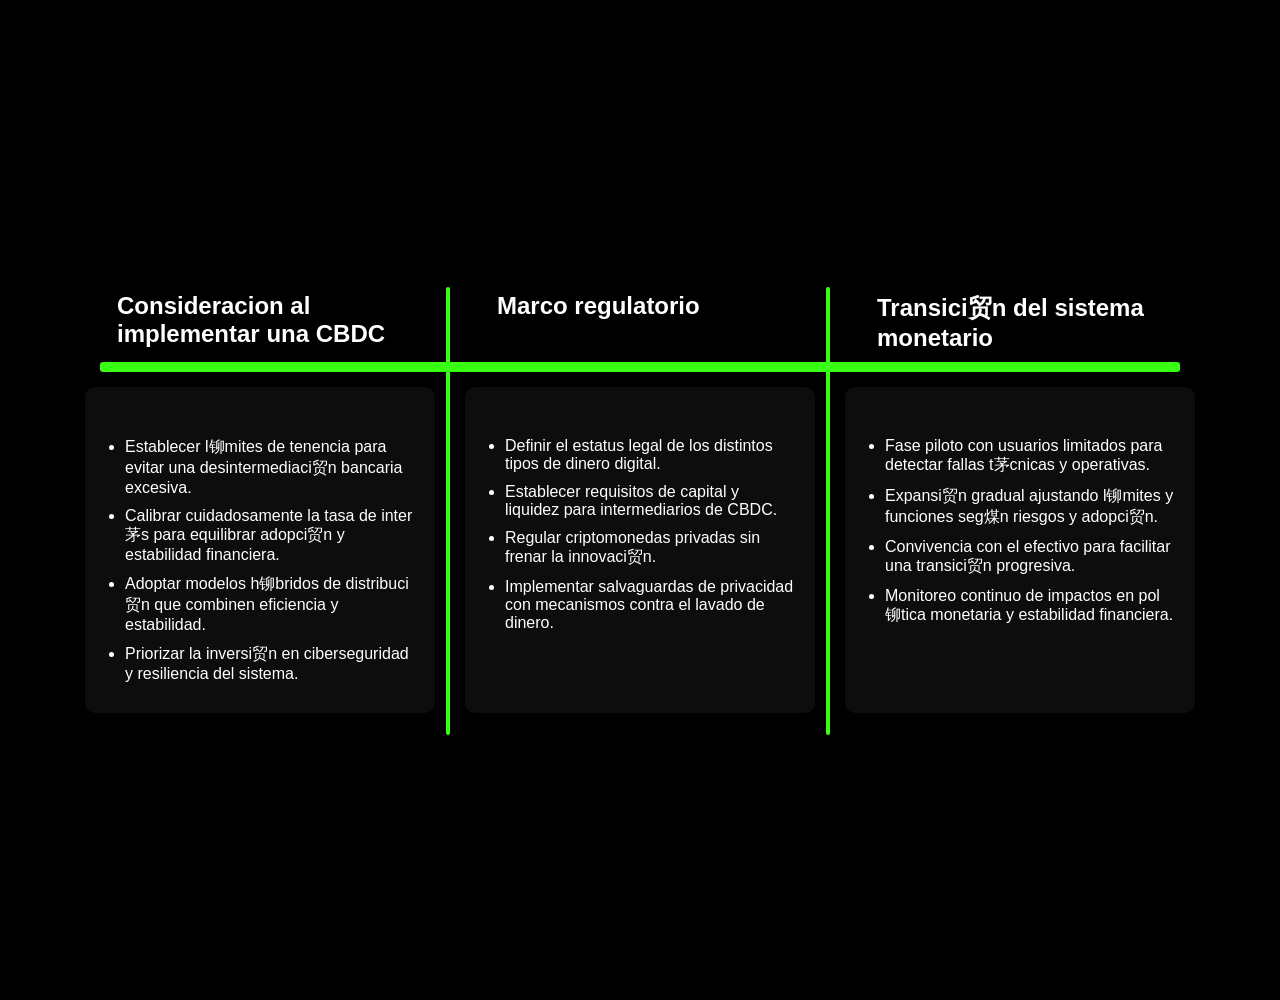
==== commit ec24ac74: "Update index.html" ====
--- a/index.html
+++ b/index.html
@@ -2,92 +2,592 @@
 <html lang="es">
 <head>
   <meta charset="UTF-8">
-  <title>Mi primera página</title>
-  <link rel="stylesheet" href="styles.css">
+  <title>CBDC</title>
+
   <style>
-    body, html {
+    /* RESET CLAVE */
+    * {
       margin: 0;
       padding: 0;
-      height: 100%;
+      box-sizing: border-box;
+    }
+
+    html, body {
+      overflow-x: hidden;
       background: black;
-    }
-    
+      font-family: Arial, sans-serif;
+    }
+
     .video-section {
       position: relative;
       width: 100%;
-      height: 100vh; /* cada video ocupa toda la pantalla */
+      height: 100vh;
       overflow: hidden;
     }
-    
+
     .video-section video {
       width: 100%;
       height: 100%;
-      object-fit: cover; /* el video se ajusta sin deformarse */
-    }
-
-.black-section {
-  width: 100%;
-  height: 100vh; /* sección negra ocupa toda la pantalla */
-  background-color: black;
-}
+      object-fit: cover;
+      position: relative;
+      z-index: 1;
+    }
+
+    .video-title1 {
+      position: absolute;
+      top: 50%;
+      left: 50%;
+      transform: translate(-50%, -50%);
+      
+      display: flex;
+      flex-direction: column;
+      align-items: center;
+
+      background-color: rgba(0,0,0,0.75);
+      padding: 20px 40px;
+      text-align: center;
+      border-radius: 10px;
+      z-index: 2;
+      width: 70%;
+      max-width: 800px;
+    }
+
+    .video-title1 h1 {
+      color: white;
+      font-size: 3em;
+      margin: 0;
+    }
+
+    .video-title1 h2 {
+      color: white;
+      font-size: 2.5em;
+      margin: 0;
+    }
+
+    .descripcion {
+      font-size: 1.75em;
+      line-height: 1.75;
+      margin-top: 10px;
+      opacity: 0.9;
+      text-align: justify;
+      color: white;
+    }
+
+    /* SECCI脫N NEGRA CORREGIDA */
+    .info-cbdc {
+      width: 100%;
+      min-height: 100vh;
+      
+      display: flex;
+      flex-direction: column;
+      justify-content: center;
+      align-items: center;
+
+      padding: 60px 40px;
+      color: white;
+      text-align: center;
+    }
+
+    .info-cbdc h2 {
+      font-size: 2.5em;
+      margin-bottom: 10px;
+    }
+
+    .info-cbdc h3 {
+      font-size: 1.5em;
+      margin-bottom: 10px;
+    }
+
+    .info-cbdc .intro {
+      font-size: 1.5em;
+      margin-bottom: 40px;
+      opacity: 0.8;
+      max-width: 800px;
+    }
+
+    /* COLUMNAS */
+    .columns {
+      display: flex;
+      justify-content: center;
+      gap: 30px;
+      flex-wrap: wrap;
+      width: 100%;
+      max-width: 1200px;
+      margin-bottom: 40px;
+    }
+
+    .column {
+      flex: 1 1 300px;
+      max-width: 350px;
+
+      background: rgba(255,255,255,0.05);
+      padding: 20px;
+      border-radius: 10px;
+      text-align: left;
+    }
+
+    .column h3 {
+      margin-bottom: 15px;
+    }
+
+    .column ul {
+      padding-left: 20px;
+    }
+
+    .column li {
+      margin-bottom: 10px;
+    }
+
+
+	/* SECCI脫N */
+	.info-cbdc2 {
+	  width: 100%;
+	  min-height: 100vh;
+
+	  display: flex;
+	  flex-direction: column;
+	  justify-content: center;   /* 馃憟 CENTRA vertical */
+	  align-items: center;       /* 馃憟 CENTRA horizontal */
+
+	  padding: 60px 40px;
+	  color: white;
+	  text-align: center;
+	}
+
+	.info-cbdc2 h2 {
+	  font-size: 2.5em;
+      margin-bottom: 10px;
+    }
+
+	.info-cbdc2 h3 {
+	  font-size: 1.5em;
+      margin-bottom: 10px;
+    }
+
+	/* COLUMNAS */
+	.columns2 {
+	  display: flex;
+	  justify-content: center;
+	  gap: 30px;
+	  flex-wrap: wrap;
+	  width: 100%;
+	  max-width: 1200px;
+	  margin: 40px auto;
+	}
+
+	/* CUADROS */
+	.column2 {
+	  flex: 1 1 450px;
+	  max-width: 550px;
+
+	  background: rgba(255,255,255,0.05);
+	  padding: 25px;
+	  border-radius: 10px;
+	  text-align: left;
+	}
+
+	/* T脥TULOS */
+	.column2 h3 {
+	  margin-bottom: 15px;
+	  font-size: 1.6em;
+	}
+
+	/* LISTAS */
+	.column2 ul {
+	  padding-left: 20px;
+	}
+
+	.column2 li {
+	  margin-bottom: 12px;
+	  font-size: 1.1em;
+	}	
+
+	/* L脥NEA HORIZONTAL ARRIBA */
+	.columns2 {
+	  position: relative;
+	}
+
+	.columns2::before {
+	  content: "";
+	  position: absolute;
+	  top: -30px;
+	  left: 5%;
+	  width: 90%;
+	  height: 10px;
+	  background: #39ff14;
+	  border-radius: 2px;
+	}
+
+	/* L脥NEAS VERTICALES ENTRE COLUMNAS */
+	.column2 {
+	  position: relative;
+	}
+
+	.column2:not(:last-child)::after {
+	  content: "";
+	  position: absolute;
+	  top: -30px;
+	  right: -15px;
+	  width: 4px;
+	  height: calc(100% + 30px);
+	  background: #39ff14;
+	  border-radius: 2px;
+	}
+
+    .conclusion {
+      font-size: 1.25em;
+      opacity: 0.9;
+      max-width: 800px;
+    }
+
+	/* L铆nea horizontal arriba */
+	.columns {
+	  position: relative;
+	}
+
+	.columns::before {
+	  content: "";
+	  position: absolute;
+	  top: -25px;
+	  left: 5%;
+	  width: 90%;
+	  height: 10px;
+	  background: #39ff14; /* verde brillante */
+	  border-radius: 3px;
+	}
+
+	/* L铆neas verticales entre columnas */
+	.column {
+	  position: relative;
+	}
+
+	.column:not(:last-child)::after {
+	  content: "";
+	  position: absolute;
+	  top: -15px;
+	  right: -15px;
+	  width: 4px;
+	  height: calc(100% + 20px);
+	  background: #39ff14;
+	  border-radius: 2px;
+	}
+
+	.ecuacion {
+	  font-style: italic;
+	  text-align: center;
+	  margin-top: 20px;
+	  font-size: 1.2em;
+	}
+
+	
+
+	
+	.bloques-finales .columns {
+	  display: flex;
+	  justify-content: center;  /* centra las columnas */
+	  align-items: stretch;
+	  gap: 30px;
+
+	  width: 100%;
+	  max-width: 1200px; /* 馃敟 clave para centrar visualmente */
+	  margin: 0 auto;    /* 馃敟 centra el bloque */
+	}
+	
+	.bloques-finales .column {
+	  position: relative;
+	  padding: 50px 20px 20px;
+	}
+
+	.bloques-finales .column h3 {
+	  position: absolute;
+	  top: -100px;
+	  left: 20px;
+	  background: black;
+	  padding: 5px 12px;
+	}
+
+	.bloques-finales .column {
+	  position: relative;
+	}
+
+	.bloques-finales .column::after {
+	  content: "";
+	  position: absolute;
+
+	  top: -100px;   /* 馃敟 ESTO LAS SUBE */
+	  right: -15px;
+
+	  width: 4px;
+	  height: calc(125% + 40px); /* para que crezca hacia arriba */
+
+	  background: #39ff14;
+	}
+
+	.bloques-finales .column:last-child::after {
+	  display: none;
+	}
+
   </style>
 </head>
+
 <body>
 
-  <!-- Video 1 -->
+<!-- VIDEO -->
+<section class="video-section">
+  <video autoplay muted loop playsinline>
+    <source src="https://github.com/202003519jonatanbarillas-sudo/infogra-chin/releases/download/v1/btc.mp4" type="video/mp4">
+  </video>
+
+  <div class="video-title1">
+    <h1>Central Bank Digital Currency</h1>
+    <h2>CBDC</h2>
+    <p class="descripcion">
+      La digitalizaci贸n financiera est谩 transformando el uso del dinero, impulsando a los bancos centrales a desarrollar monedas digitales (CBDC) como una alternativa m谩s eficiente, segura e inclusiva. En Guatemala, su implementaci贸n plantea retos y oportunidades para la inclusi贸n financiera y la estabilidad econ贸mica.
+    </p>
+  </div>
+</section>
+
+<!-- SECCI脫N NEGRA BIEN CONTENIDA -->
+<section class="info-cbdc">
+  
+  <h2>Experiencias internacionales de CBDC</h2>
+  
+  <p class="intro">
+    Cada pa铆s dise帽a su CBDC seg煤n sus condiciones econ贸micas e institucionales.
+  </p>
+
+  <div class="columns">
+
+    <div class="column">
+      <h3>China e-CNY</h3>
+      <ul>
+        <li>Integrado a sistemas digitales existentes</li>
+        <li>Uso mediante QR y billeteras digitales</li>
+        <li>Reduce la dependencia del efectivo</li>
+      </ul>
+    </div> 
+
+    <div class="column">
+      <h3>Bahamas Sand Dollar</h3>
+      <ul>
+        <li>Mejora el acceso financiero en territorios dispersos</li>
+        <li>Reduce costos de transacci贸n</li>
+        <li>Requiere cambios legales y regulatorios</li>
+      </ul>
+    </div>
+
+    <div class="column">
+	  <h3>Nigeria eNaira</h3>
+      <ul>
+        <li>Pagos m谩s r谩pidos y baratos</li>
+        <li>Apoya programas sociales</li>
+        <li>Riesgos: desintermediaci贸n bancaria, ciberseguridad y exclusi贸n digital</li>
+      </ul>
+    </div>
+
+  </div>
+
+  <p class="conclusion">
+    Las CBDC ofrecen eficiencia e inclusi贸n, pero tambi茅n implican retos tecnol贸gicos e institucionales.
+  </p>
+
+</section>
+
+  <!-- Video 2 -->
   <section class="video-section">
     <video autoplay muted loop playsinline>
       <source src="https://github.com/202003519jonatanbarillas-sudo/infogra-chin/releases/download/v1/china.mp4" type="video/mp4">
-      Tu navegador no soporta video HTML5.
     </video>
+
+    <div class="video-title1">
+      <h1>CHINA</h1>
+      <h2>e-CNY</h2>
+	  <p class="descripcion">
+		El Banco Central de China desarroll贸 el e-CNY, iniciado en pruebas piloto en 2020 bajo un sistema de dos niveles, donde el banco central emite la moneda y los bancos comerciales la distribuyen al p煤blico.    </p>
+   </div>
   </section>
 
-  <!-- Sección negra -->
-  <section class="black-section"></section>
-
-  <!-- Video 2 -->
-  <section class="video-section">
-    <video autoplay muted loop playsinline>
-      <source src="https://github.com/202003519jonatanbarillas-sudo/infogra-chin/releases/download/v1/btc.mp4" type="video/mp4">
-      Tu navegador no soporta video HTML5.
-    </video>
-  </section>
-
-  <!-- Sección negra -->
-  <section class="black-section"></section>
-  
+<section class="info-cbdc2">
+
+  <h2>Implementaci贸n del e-CNY</h2>
+
+  <div class="columns2">
+
+    <!-- ETAPAS -->
+    <div class="column2">
+      <h3>Etapas</h3>
+      <ul>
+        <li><strong>Emisi贸n:</strong> El banco central crea el e-CNY y lo entrega a bancos comerciales.</li>
+        <li><strong>Distribuci贸n:</strong> Se ofrece mediante billeteras digitales a usuarios y empresas.</li>
+        <li><strong>Infraestructura:</strong> Sistema centralizado con seguridad, trazabilidad y pagos offline.</li>
+      </ul>
+    </div>
+
+    <!-- EFECTOS -->
+    <div class="column2">
+      <h3>Principales efectos</h3>
+      <ul>
+        <li>Liquidaci贸n directa en el banco central, reduciendo intermediaci贸n.</li>
+        <li>Mayor supervisi贸n del sistema financiero.</li>
+        <li>Mejor control contra lavado de dinero.</li>
+        <li>M谩s competencia frente a plataformas privadas.</li>
+        <li>Pol铆tica monetaria m谩s directa, con cautela sobre dep贸sitos.</li>
+      </ul>
+    </div>
+
+  </div>
+
+</section>
+
+  
+
   <!-- Video 3 -->
   <section class="video-section">
     <video autoplay muted loop playsinline>
       <source src="https://github.com/202003519jonatanbarillas-sudo/infogra-chin/releases/download/v1/bahamas.mp4" type="video/mp4">
-      Tu navegador no soporta video HTML5.
     </video>
+
+    <div class="video-title1">
+      <h1>BAHAMAS</h1>
+      <h2>Sand Dollar</h2>
+	  <p class="descripcion">
+		El Central Bank of The Bahamas lanz贸 el Sand Dollar en 2020 con una estructura dise帽ada principalmente para resolver problemas de acceso financiero en regiones insulares.    </p>
+  
+    </div>
   </section>
 
-  <!-- Sección negra -->
-  <section class="black-section"></section>
-  
-  <!-- Video 4 -->
+<section class="info-cbdc2">
+
+  <h2>Implementaci贸n del Sand Dollar</h2>
+
+  <div class="columns2">
+
+    <!-- ETAPAS -->
+    <div class="column2">
+      <h3>Dise帽o del sistema</h3>
+      <ul>
+        <li><strong>Billeteras digitales:</strong> Acceso al sistema mediante wallets ofrecidas por instituciones financieras autorizadas.</li>
+        <li><strong>Identidad digital:</strong> Diferentes niveles de verificaci贸n que permiten equilibrar inclusi贸n financiera y regulaci贸n.</li>
+        <li><strong>Integraci贸n y adopci贸n:</strong> Incentivos para comercios, con menores comisiones e integraci贸n a sistemas de pago existentes.</li>
+      </ul>
+    </div>
+
+    <!-- EFECTOS -->
+    <div class="column2">
+      <h3>Principales efectos</h3>
+      <ul>
+        <li><strong>Resiliencia del sistema:</strong> Permite mantener operaciones financieras incluso ante desastres o interrupciones f铆sicas.</li>
+        <li><strong>Menor uso de efectivo:</strong> Reduce costos log铆sticos asociados al manejo de dinero f铆sico en territorios dispersos.</li>
+        <li><strong>Inclusi贸n financiera:</strong> Facilita el acceso al sistema a personas no bancarizadas mediante wallets b谩sicas.</li>
+      </ul>
+    </div>
+
+  </div>
+
+</section>
+ 
+  <!-- Video 5 -->
+  <section class="video-section">
+    <video autoplay muted loop playsinline>
+      <source src="https://github.com/202003519jonatanbarillas-sudo/infogra-chin/releases/download/v1/nigeria.mp4" type="video/mp4">
+    </video>
+
+    <div class="video-title1">
+      <h1>NIGERIA</h1>
+      <h2>eNaira</h2>
+	  <p class="descripcion">
+		La Central Bank of Nigeria introdujo la e-Naira en 2021 con el objetivo de modernizar el sistema financiero y aumentar la inclusi贸n financiera.    </p>
+  
+La Central Bank of Nigeria introdujo la e-Naira en 2021 con el objetivo de modernizar el sistema financiero y aumentar la inclusi贸n financiera.
+
+   </div>
+  </section>
+
+<section class="info-cbdc2">
+
+  <h2>Implementaci贸n del e-Naira</h2>
+  <h3>Estructura del sistema</h3>
+  <div class="columns2">
+
+    <!-- ETAPAS -->
+    <div class="column2">
+      <ul>
+        <li><strong>Plataforma centralizada:</strong> Infraestructura digital administrada por el banco central y distribuida a trav茅s de bancos comerciales.</li>
+        <li><strong>Integraci贸n bancaria:</strong> Permite convertir dep贸sitos en e-Naira, realizar pagos digitales y enviar remesas dentro del sistema.</li>
+        <li><strong>Aplicaciones oficiales:</strong> Uso mediante apps dise帽adas para usuarios y comercios.</li>
+        <li><strong>Baja adopci贸n:</strong> Preferencia por efectivo y sistemas privados limit贸 su uso.</li>
+        <li><strong>Problemas de confianza:</strong> Preocupaciones sobre vigilancia y control redujeron el inter茅s.</li>
+  
+	  </ul>
+    </div>
+
+    <!-- EFECTOS -->
+    <div class="column2">
+      <ul>
+        <li><strong>Inclusi贸n limitada:</strong>Bajo impacto debido a falta de infraestructura digital y educaci贸n financiera.</li>
+        <li><strong>Transformaci贸n del sistema monetario:</strong> Las CBDC pueden cambiar la intermediaci贸n bancaria y los mecanismos de pago.</li>
+        <li><strong>Flujos de capital:</strong> Facilitan movimientos transfronterizos, aumentando su volatilidad.</li>
+		<li><strong>Pol铆tica monetaria:</strong> Mayor sensibilidad a diferenciales de tasas, dificultando la independencia monetaria.</li>
+	 </ul>
+	</div>
+
+  </div>
+
+</section>
+
+
+
+ <!-- Video 4 -->
   <section class="video-section">
     <video autoplay muted loop playsinline>
       <source src="https://github.com/202003519jonatanbarillas-sudo/infogra-chin/releases/download/v1/valores.mp4" type="video/mp4">
-      Tu navegador no soporta video HTML5.
     </video>
+
+    <div class="video-title1">
+      <h1>ESTUDIOS POSTERIORES</h1>
+	  <p class="descripcion">
+		El an谩lisis puede ampliarse con modelos m谩s avanzados que incorporen distintos tipos de dinero y expectativas, permitiendo evaluar mejor los efectos de las CBDC en la pol铆tica monetaria, el tipo de cambio y su adopci贸n.    </p>
+  
+
+   </div>
   </section>
 
-   <!-- Sección negra -->
-  <section class="black-section"></section>
-  
-  <!-- Video 3 -->
-  <section class="video-section">
-    <video autoplay muted loop playsinline>
-      <source src="https://github.com/202003519jonatanbarillas-sudo/infogra-chin/releases/download/v1/nigeria.mp4" type="video/mp4">
-      Tu navegador no soporta video HTML5.
-    </video>
-  </section>
-  
-  <!-- Última sección negra -->
-  <section class="black-section"></section>
-  
+ <!-- SECCI脫N NEGRA BIEN CONTENIDA -->
+
+<section class="info-cbdc bloques-finales">
+  <div class="columns">
+
+    <div class="column">
+      <h3>Consideracion al implementar una CBDC</h3>
+      <ul>
+        <li>Establecer l铆mites de tenencia para evitar una desintermediaci贸n bancaria excesiva.</li>
+        <li>Calibrar cuidadosamente la tasa de inter茅s para equilibrar adopci贸n y estabilidad financiera.</li>
+        <li>Adoptar modelos h铆bridos de distribuci贸n que combinen eficiencia y estabilidad.</li>
+		<li>Priorizar la inversi贸n en ciberseguridad y resiliencia del sistema.</li>
+      </ul>
+    </div> 
+
+    <div class="column">
+      <h3>Marco regulatorio</h3>
+      <ul>
+        <li>Definir el estatus legal de los distintos tipos de dinero digital.</li>
+        <li>Establecer requisitos de capital y liquidez para intermediarios de CBDC.</li>
+        <li>Regular criptomonedas privadas sin frenar la innovaci贸n.</li>
+		<li>Implementar salvaguardas de privacidad con mecanismos contra el lavado de dinero.</li>
+      </ul>
+    </div>
+
+    <div class="column">
+	  <h3>Transici贸n del sistema monetario</h3>
+      <ul>
+        <li>Fase piloto con usuarios limitados para detectar fallas t茅cnicas y operativas.</li>
+        <li>Expansi贸n gradual ajustando l铆mites y funciones seg煤n riesgos y adopci贸n.</li>
+        <li>Convivencia con el efectivo para facilitar una transici贸n progresiva.</li>
+		<li>Monitoreo continuo de impactos en pol铆tica monetaria y estabilidad financiera.</li>
+      </ul>
+    </div>
+	</section>
 </body>
 </html>
+
+
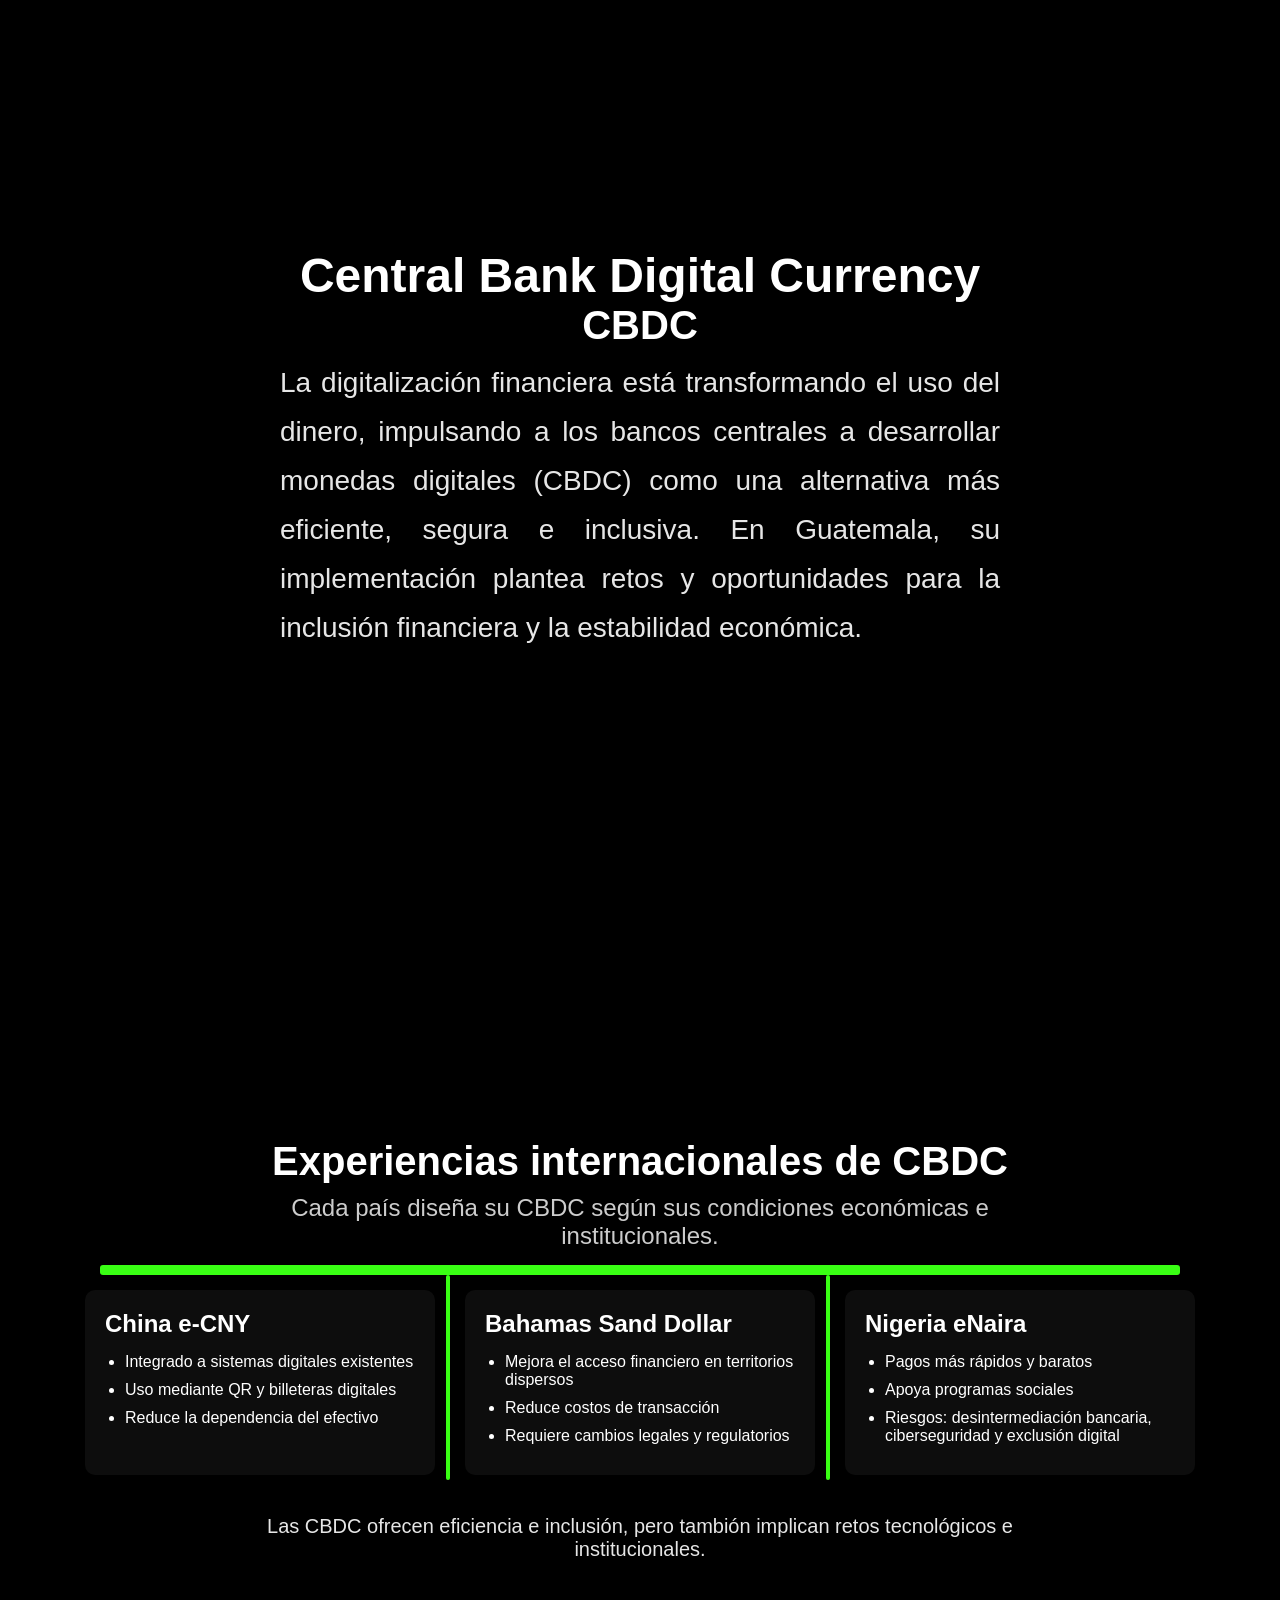
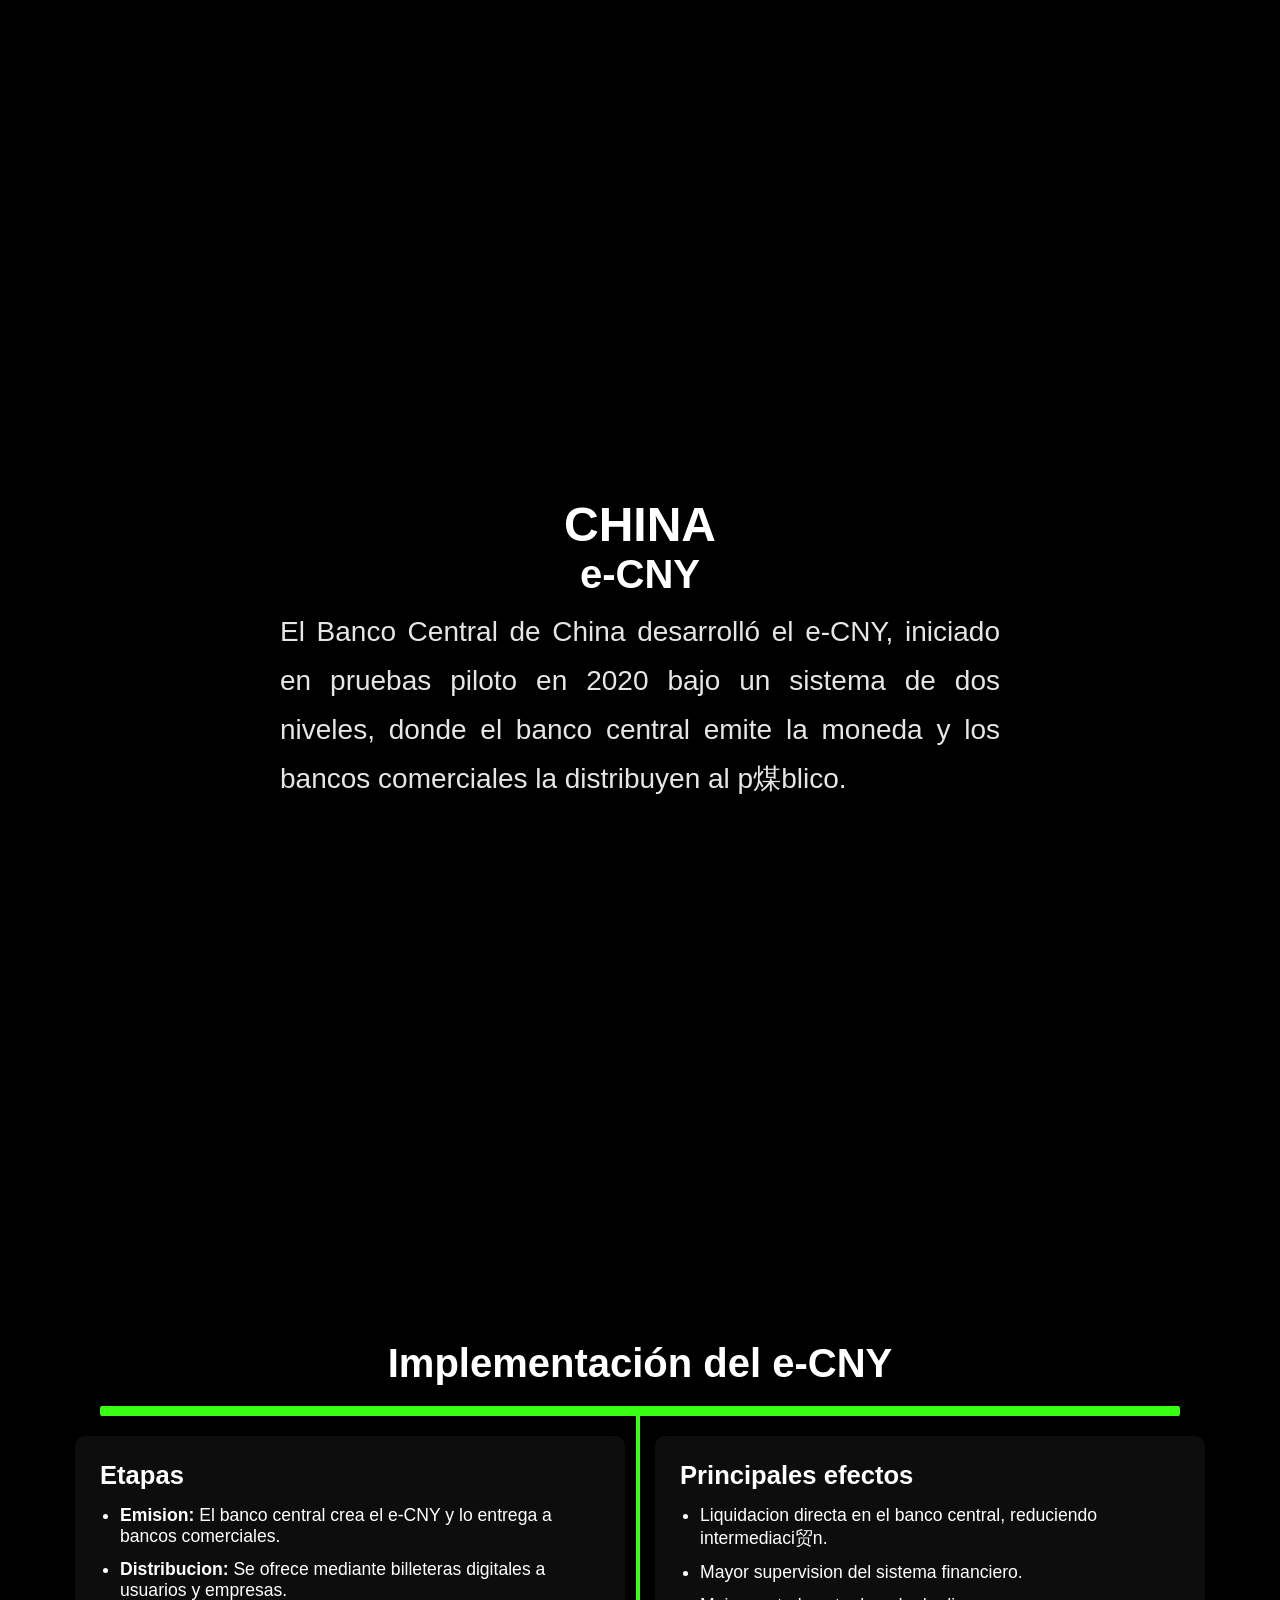
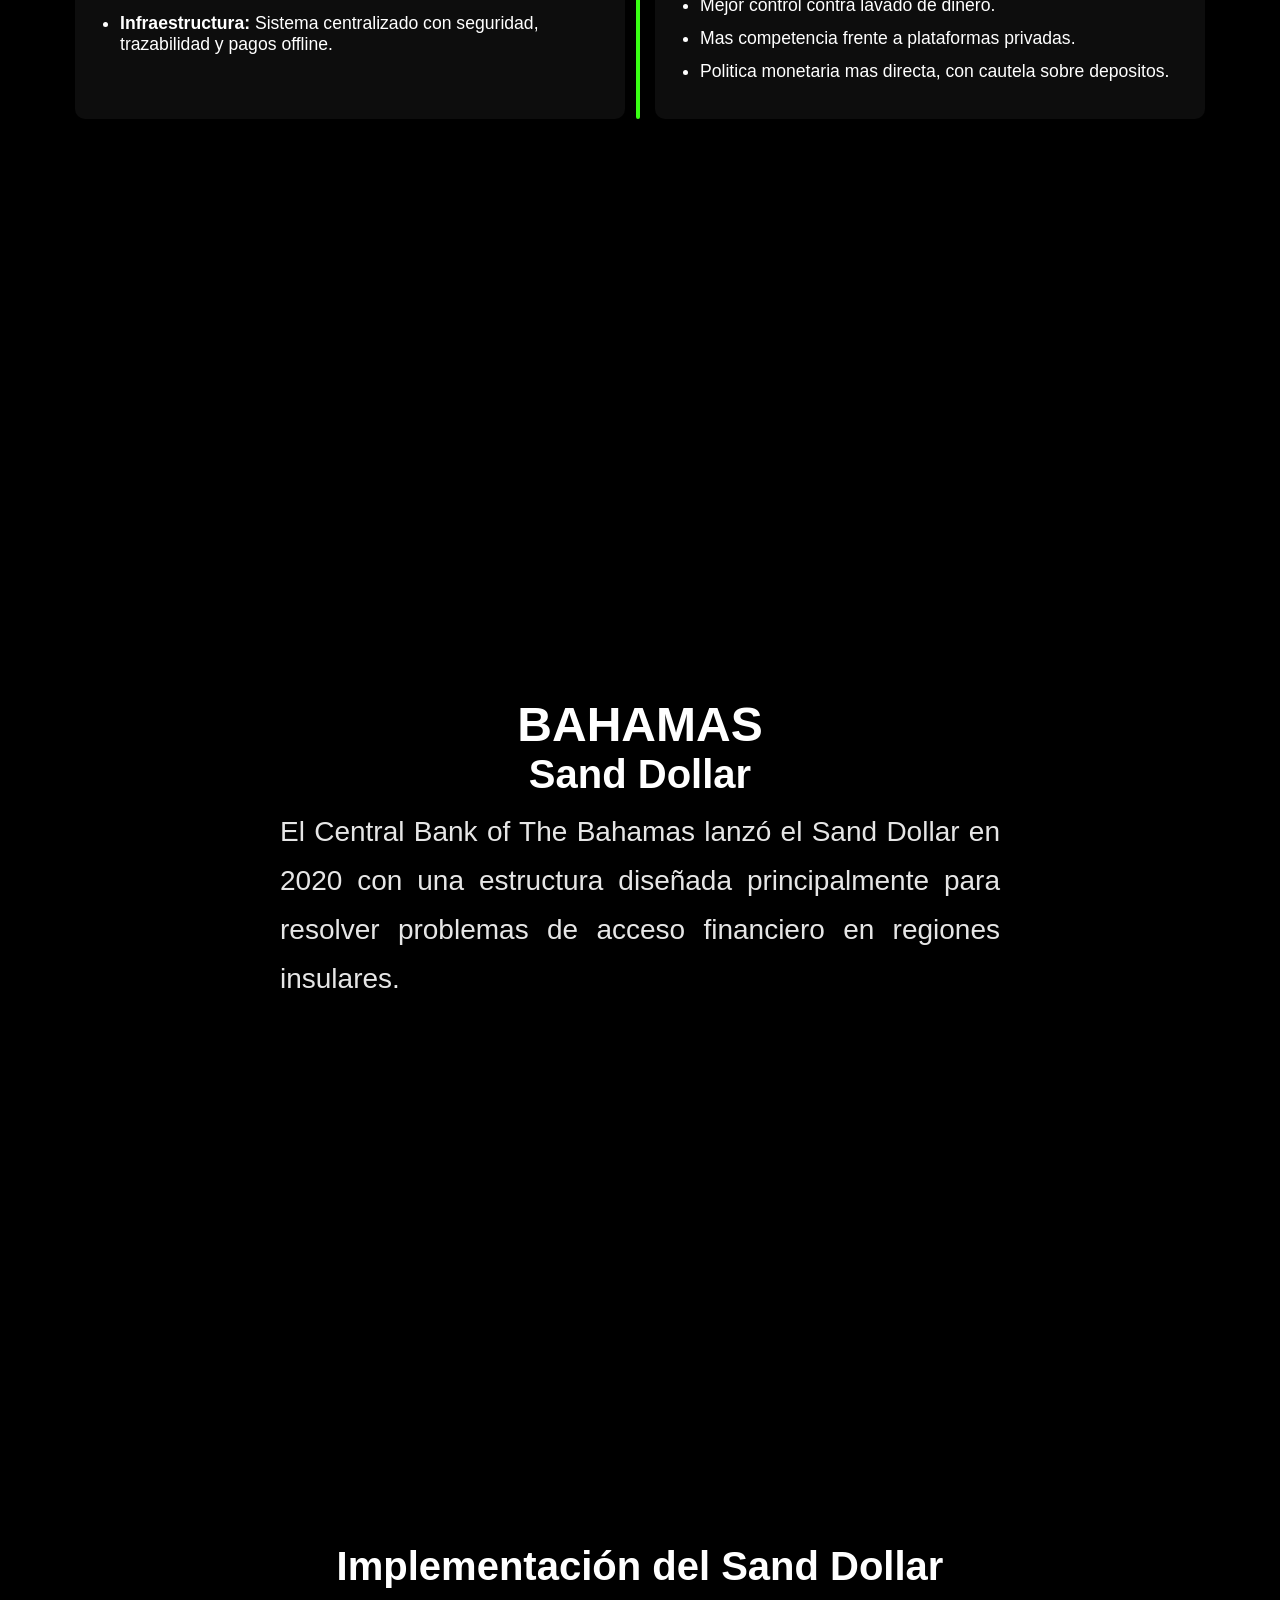
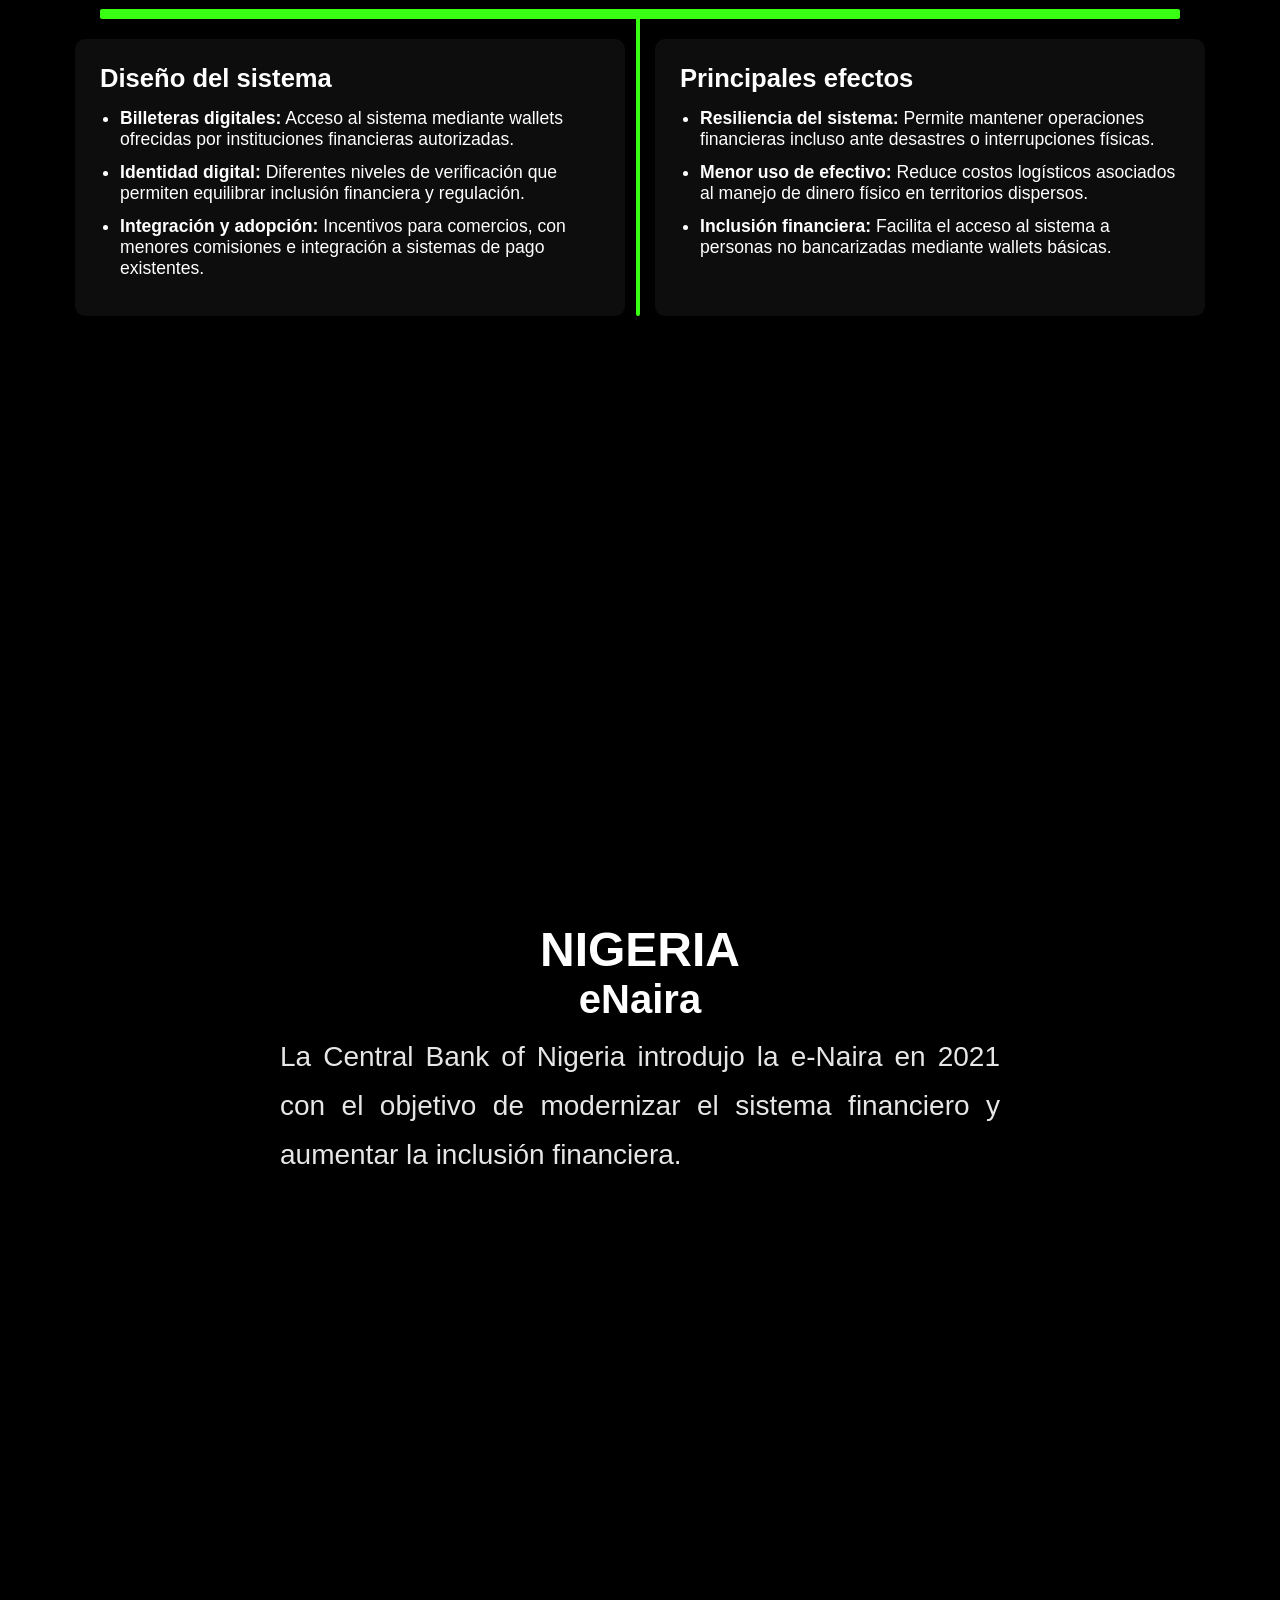
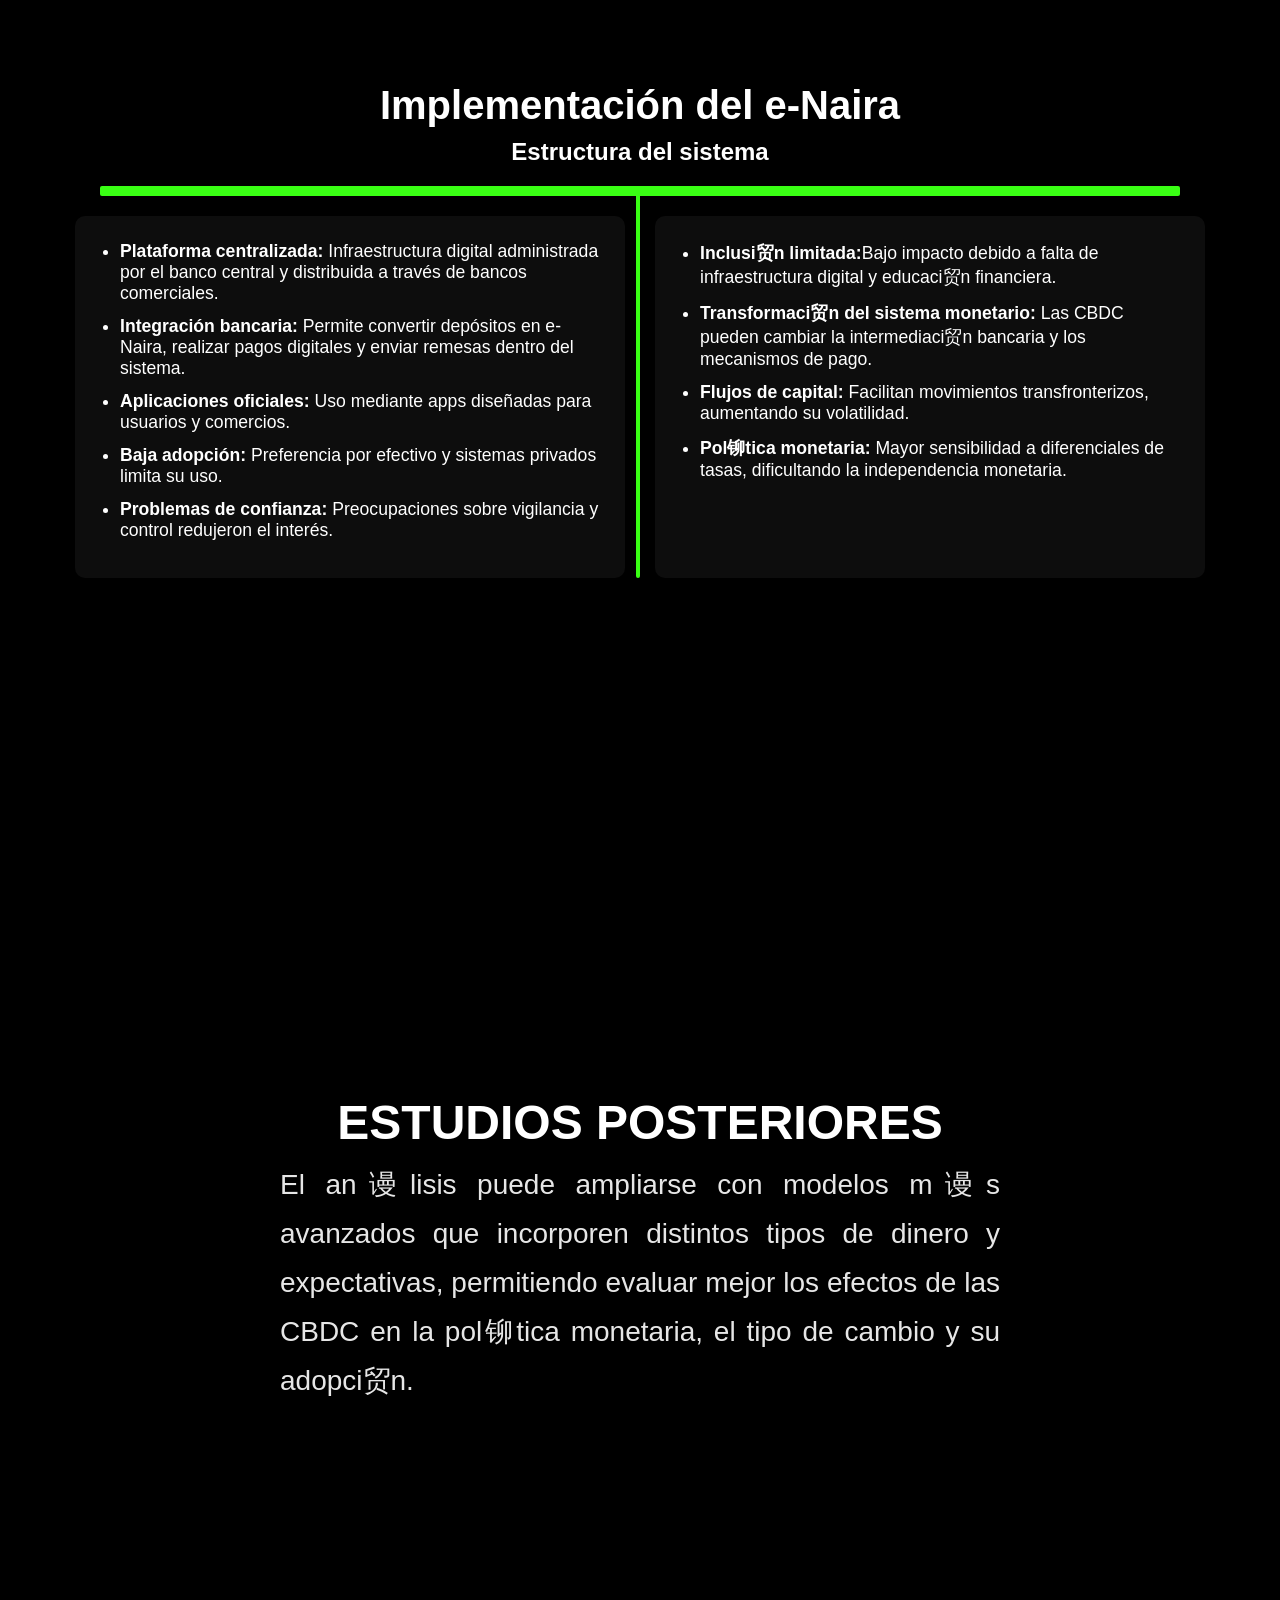
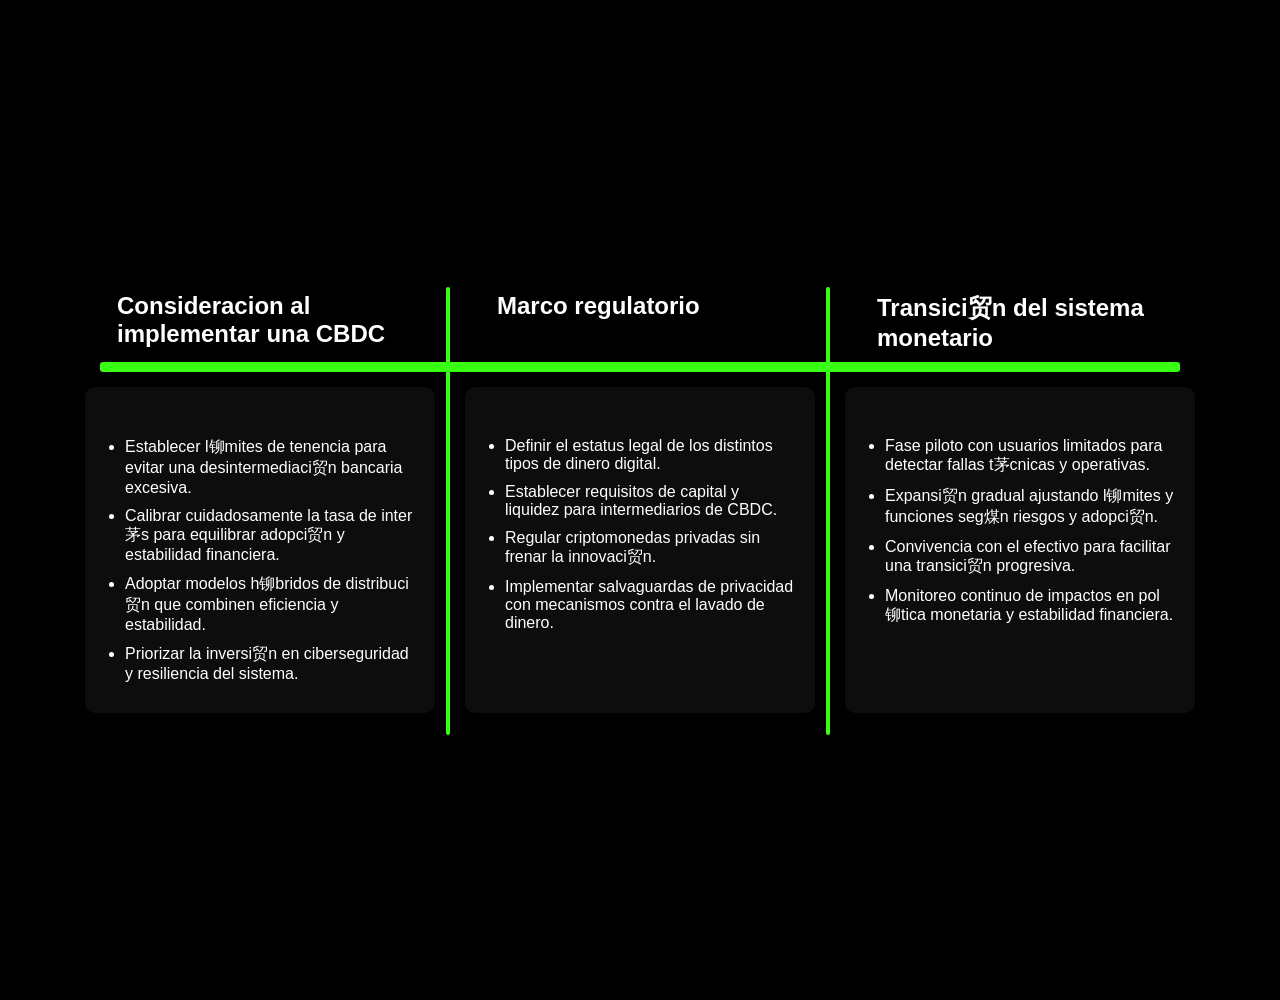
==== commit 1ac53de6: "Update index.html" ====
--- a/index.html
+++ b/index.html
@@ -342,7 +342,7 @@
     <h1>Central Bank Digital Currency</h1>
     <h2>CBDC</h2>
     <p class="descripcion">
-      La digitalizaci贸n financiera est谩 transformando el uso del dinero, impulsando a los bancos centrales a desarrollar monedas digitales (CBDC) como una alternativa m谩s eficiente, segura e inclusiva. En Guatemala, su implementaci贸n plantea retos y oportunidades para la inclusi贸n financiera y la estabilidad econ贸mica.
+      La digitalización financiera está transformando el uso del dinero, impulsando a los bancos centrales a desarrollar monedas digitales (CBDC) como una alternativa más eficiente, segura e inclusiva. En Guatemala, su implementación plantea retos y oportunidades para la inclusión financiera y la estabilidad económica.
     </p>
   </div>
 </section>
@@ -353,7 +353,7 @@
   <h2>Experiencias internacionales de CBDC</h2>
   
   <p class="intro">
-    Cada pa铆s dise帽a su CBDC seg煤n sus condiciones econ贸micas e institucionales.
+    Cada país diseña su CBDC según sus condiciones económicas e institucionales.
   </p>
 
   <div class="columns">
@@ -371,7 +371,7 @@
       <h3>Bahamas Sand Dollar</h3>
       <ul>
         <li>Mejora el acceso financiero en territorios dispersos</li>
-        <li>Reduce costos de transacci贸n</li>
+        <li>Reduce costos de transacción</li>
         <li>Requiere cambios legales y regulatorios</li>
       </ul>
     </div>
@@ -379,16 +379,16 @@
     <div class="column">
 	  <h3>Nigeria eNaira</h3>
       <ul>
-        <li>Pagos m谩s r谩pidos y baratos</li>
+        <li>Pagos más rápidos y baratos</li>
         <li>Apoya programas sociales</li>
-        <li>Riesgos: desintermediaci贸n bancaria, ciberseguridad y exclusi贸n digital</li>
+        <li>Riesgos: desintermediación bancaria, ciberseguridad y exclusión digital</li>
       </ul>
     </div>
 
   </div>
 
   <p class="conclusion">
-    Las CBDC ofrecen eficiencia e inclusi贸n, pero tambi茅n implican retos tecnol贸gicos e institucionales.
+    Las CBDC ofrecen eficiencia e inclusión, pero tambión implican retos tecnológicos e institucionales.
   </p>
 
 </section>
@@ -403,13 +403,13 @@
       <h1>CHINA</h1>
       <h2>e-CNY</h2>
 	  <p class="descripcion">
-		El Banco Central de China desarroll贸 el e-CNY, iniciado en pruebas piloto en 2020 bajo un sistema de dos niveles, donde el banco central emite la moneda y los bancos comerciales la distribuyen al p煤blico.    </p>
+		El Banco Central de China desarrolló el e-CNY, iniciado en pruebas piloto en 2020 bajo un sistema de dos niveles, donde el banco central emite la moneda y los bancos comerciales la distribuyen al p煤blico.    </p>
    </div>
   </section>
 
 <section class="info-cbdc2">
 
-  <h2>Implementaci贸n del e-CNY</h2>
+  <h2>Implementación del e-CNY</h2>
 
   <div class="columns2">
 
@@ -417,8 +417,8 @@
     <div class="column2">
       <h3>Etapas</h3>
       <ul>
-        <li><strong>Emisi贸n:</strong> El banco central crea el e-CNY y lo entrega a bancos comerciales.</li>
-        <li><strong>Distribuci贸n:</strong> Se ofrece mediante billeteras digitales a usuarios y empresas.</li>
+        <li><strong>Emision:</strong> El banco central crea el e-CNY y lo entrega a bancos comerciales.</li>
+        <li><strong>Distribucion:</strong> Se ofrece mediante billeteras digitales a usuarios y empresas.</li>
         <li><strong>Infraestructura:</strong> Sistema centralizado con seguridad, trazabilidad y pagos offline.</li>
       </ul>
     </div>
@@ -427,11 +427,11 @@
     <div class="column2">
       <h3>Principales efectos</h3>
       <ul>
-        <li>Liquidaci贸n directa en el banco central, reduciendo intermediaci贸n.</li>
-        <li>Mayor supervisi贸n del sistema financiero.</li>
+        <li>Liquidacion directa en el banco central, reduciendo intermediaci贸n.</li>
+        <li>Mayor supervision del sistema financiero.</li>
         <li>Mejor control contra lavado de dinero.</li>
-        <li>M谩s competencia frente a plataformas privadas.</li>
-        <li>Pol铆tica monetaria m谩s directa, con cautela sobre dep贸sitos.</li>
+        <li>Mas competencia frente a plataformas privadas.</li>
+        <li>Politica monetaria mas directa, con cautela sobre depositos.</li>
       </ul>
     </div>
 
@@ -451,24 +451,24 @@
       <h1>BAHAMAS</h1>
       <h2>Sand Dollar</h2>
 	  <p class="descripcion">
-		El Central Bank of The Bahamas lanz贸 el Sand Dollar en 2020 con una estructura dise帽ada principalmente para resolver problemas de acceso financiero en regiones insulares.    </p>
+		El Central Bank of The Bahamas lanzó el Sand Dollar en 2020 con una estructura diseñada principalmente para resolver problemas de acceso financiero en regiones insulares.    </p>
   
     </div>
   </section>
 
 <section class="info-cbdc2">
 
-  <h2>Implementaci贸n del Sand Dollar</h2>
+  <h2>Implementación del Sand Dollar</h2>
 
   <div class="columns2">
 
     <!-- ETAPAS -->
     <div class="column2">
-      <h3>Dise帽o del sistema</h3>
+      <h3>Diseño del sistema</h3>
       <ul>
         <li><strong>Billeteras digitales:</strong> Acceso al sistema mediante wallets ofrecidas por instituciones financieras autorizadas.</li>
-        <li><strong>Identidad digital:</strong> Diferentes niveles de verificaci贸n que permiten equilibrar inclusi贸n financiera y regulaci贸n.</li>
-        <li><strong>Integraci贸n y adopci贸n:</strong> Incentivos para comercios, con menores comisiones e integraci贸n a sistemas de pago existentes.</li>
+        <li><strong>Identidad digital:</strong> Diferentes niveles de verificación que permiten equilibrar inclusión financiera y regulación.</li>
+        <li><strong>Integración y adopción:</strong> Incentivos para comercios, con menores comisiones e integración a sistemas de pago existentes.</li>
       </ul>
     </div>
 
@@ -476,9 +476,9 @@
     <div class="column2">
       <h3>Principales efectos</h3>
       <ul>
-        <li><strong>Resiliencia del sistema:</strong> Permite mantener operaciones financieras incluso ante desastres o interrupciones f铆sicas.</li>
-        <li><strong>Menor uso de efectivo:</strong> Reduce costos log铆sticos asociados al manejo de dinero f铆sico en territorios dispersos.</li>
-        <li><strong>Inclusi贸n financiera:</strong> Facilita el acceso al sistema a personas no bancarizadas mediante wallets b谩sicas.</li>
+        <li><strong>Resiliencia del sistema:</strong> Permite mantener operaciones financieras incluso ante desastres o interrupciones físicas.</li>
+        <li><strong>Menor uso de efectivo:</strong> Reduce costos logísticos asociados al manejo de dinero físico en territorios dispersos.</li>
+        <li><strong>Inclusión financiera:</strong> Facilita el acceso al sistema a personas no bancarizadas mediante wallets básicas.</li>
       </ul>
     </div>
 
@@ -496,27 +496,25 @@
       <h1>NIGERIA</h1>
       <h2>eNaira</h2>
 	  <p class="descripcion">
-		La Central Bank of Nigeria introdujo la e-Naira en 2021 con el objetivo de modernizar el sistema financiero y aumentar la inclusi贸n financiera.    </p>
-  
-La Central Bank of Nigeria introdujo la e-Naira en 2021 con el objetivo de modernizar el sistema financiero y aumentar la inclusi贸n financiera.
+		La Central Bank of Nigeria introdujo la e-Naira en 2021 con el objetivo de modernizar el sistema financiero y aumentar la inclusión financiera.    </p>
 
    </div>
   </section>
 
 <section class="info-cbdc2">
 
-  <h2>Implementaci贸n del e-Naira</h2>
+  <h2>Implementación del e-Naira</h2>
   <h3>Estructura del sistema</h3>
   <div class="columns2">
 
     <!-- ETAPAS -->
     <div class="column2">
       <ul>
-        <li><strong>Plataforma centralizada:</strong> Infraestructura digital administrada por el banco central y distribuida a trav茅s de bancos comerciales.</li>
-        <li><strong>Integraci贸n bancaria:</strong> Permite convertir dep贸sitos en e-Naira, realizar pagos digitales y enviar remesas dentro del sistema.</li>
-        <li><strong>Aplicaciones oficiales:</strong> Uso mediante apps dise帽adas para usuarios y comercios.</li>
-        <li><strong>Baja adopci贸n:</strong> Preferencia por efectivo y sistemas privados limit贸 su uso.</li>
-        <li><strong>Problemas de confianza:</strong> Preocupaciones sobre vigilancia y control redujeron el inter茅s.</li>
+        <li><strong>Plataforma centralizada:</strong> Infraestructura digital administrada por el banco central y distribuida a través de bancos comerciales.</li>
+        <li><strong>Integración bancaria:</strong> Permite convertir depósitos en e-Naira, realizar pagos digitales y enviar remesas dentro del sistema.</li>
+        <li><strong>Aplicaciones oficiales:</strong> Uso mediante apps diseñadas para usuarios y comercios.</li>
+        <li><strong>Baja adopción:</strong> Preferencia por efectivo y sistemas privados limita su uso.</li>
+        <li><strong>Problemas de confianza:</strong> Preocupaciones sobre vigilancia y control redujeron el interés.</li>
   
 	  </ul>
     </div>
